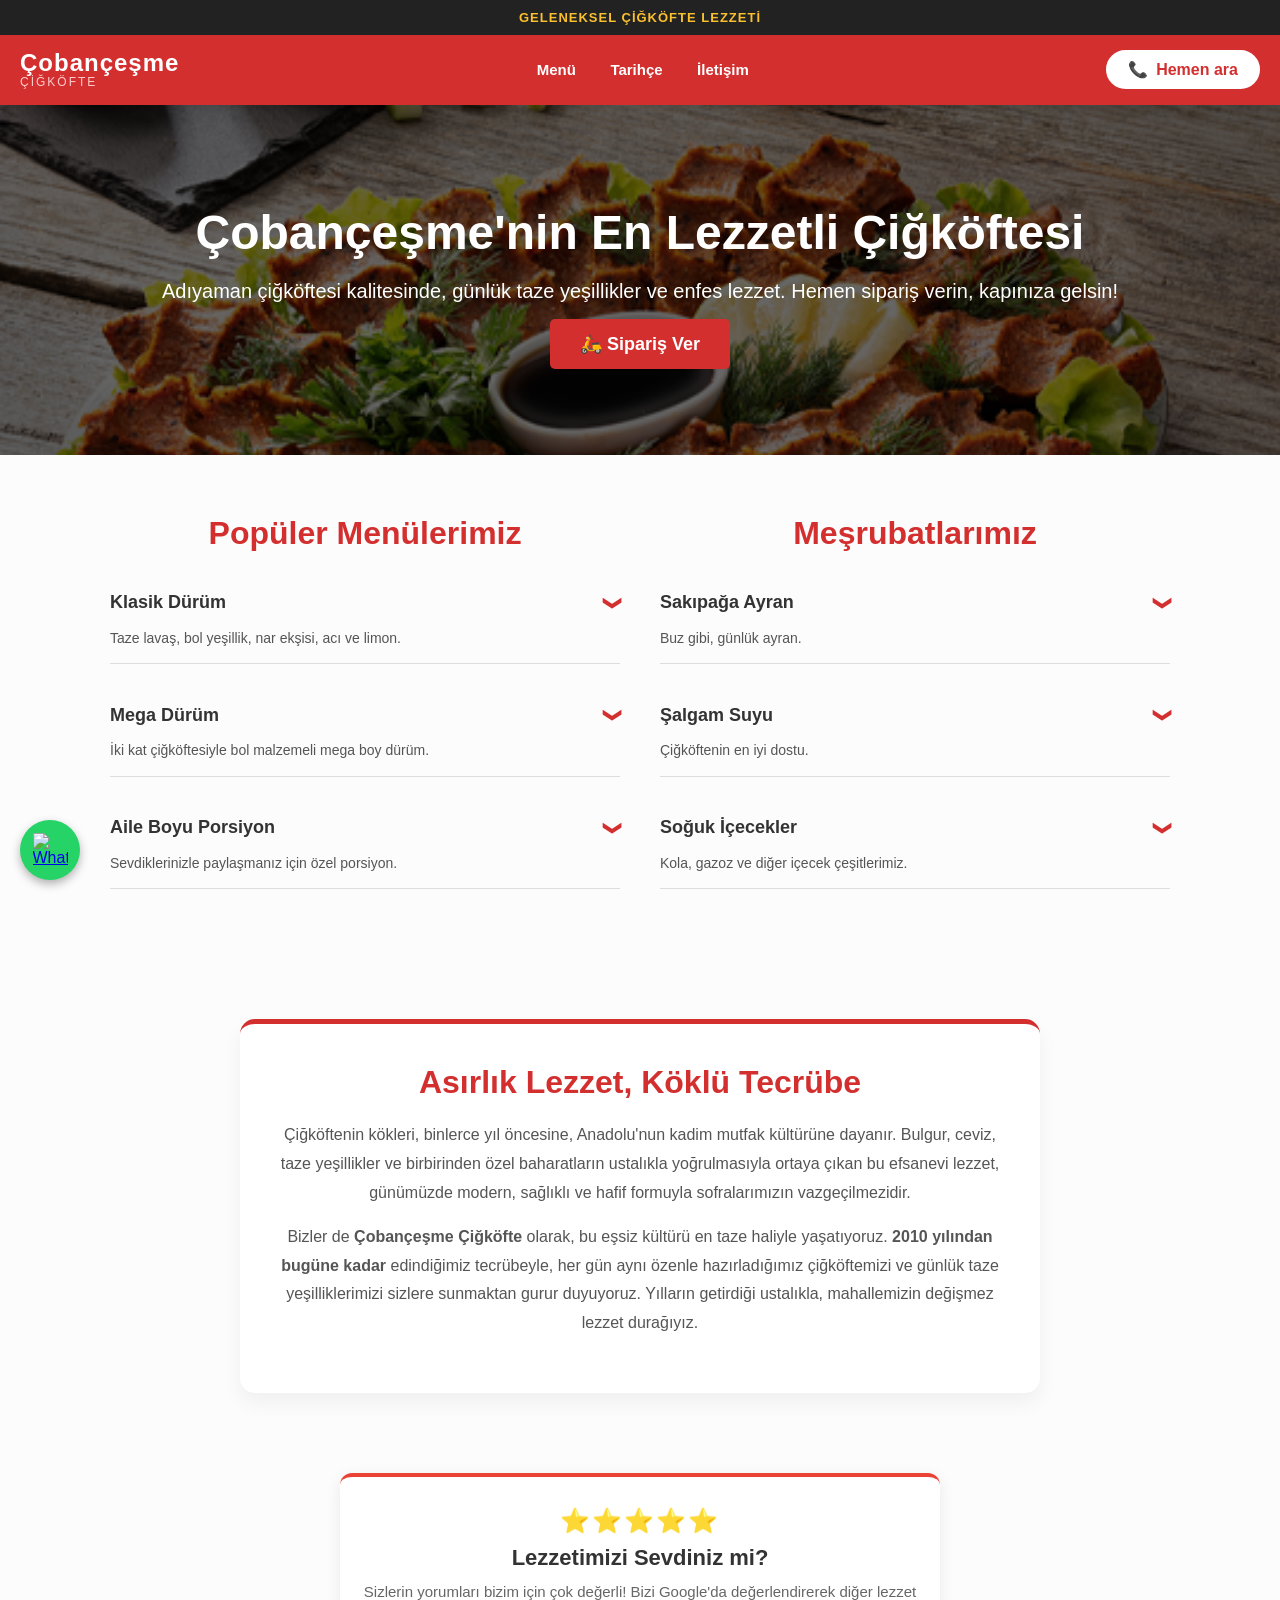
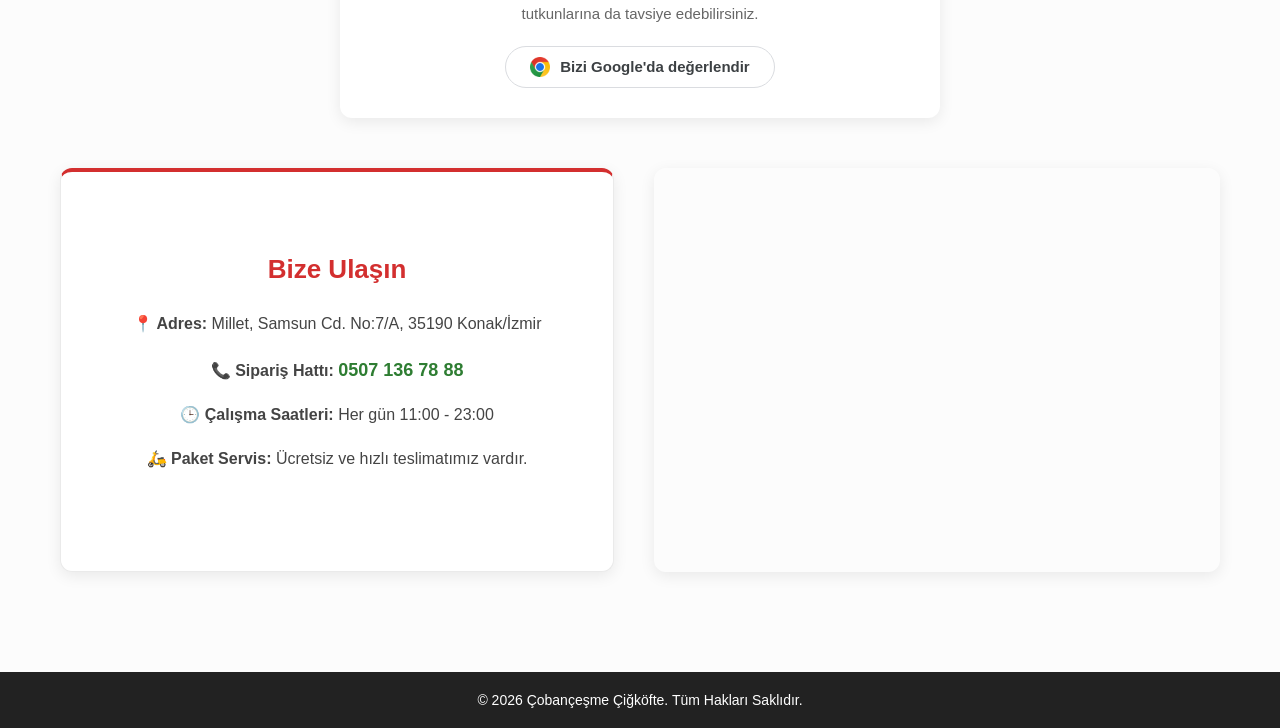
==== index.html @ 00bd279b "first push" ====
<!DOCTYPE html>
<html lang="tr">

<head>
    <meta charset="UTF-8">
    <meta name="viewport" content="width=device-width, initial-scale=1.0">
    <title>Çobançeşme Çiğköfte</title>
    <link rel="stylesheet" href="style.css">
</head>

<body>
    <header class="premium-header">
        <div class="top-bar-duyuru" id="duyuru-alani">
            GELENEKSEL ÇİĞKÖFTE LEZZETİ
        </div>

        <div class="main-nav">
            <div class="logo-alani">
                <span class="logo-metin">Çobançeşme</span>
                <span class="logo-alt">Çiğköfte</span>
            </div>
            <nav class="orta-menuler">
                <a href="#menu">Menü</a>
                <a href="#hakkimizda">Tarihçe</a>
                <a href="#iletisim">İletişim</a>
            </nav>
            <a href="tel:05071367888" class="aksiyon-butonu">
                <span class="ikon">📞</span>
                <span class="numara">Hemen ara</span>
            </a>
        </div>
    </header>

    <div class="hero">
        <h1>Çobançeşme'nin En Lezzetli Çiğköftesi</h1>
        <p>Adıyaman çiğköftesi kalitesinde, günlük taze yeşillikler ve enfes lezzet. Hemen sipariş verin, kapınıza
            gelsin!</p>
        <a href="tel:05071367888" class="order-btn">🛵 Sipariş Ver</a>
    </div>

    <div id="menu" class="section ikili-bolum">

        <div class="bolum-sutun">
            <h2>Popüler Menülerimiz</h2>
            <div class="dikey-liste">

                <details class="menu-item">
                    <summary>
                        <div class="baslik-alani">
                            <h3>Klasik Dürüm</h3>
                            <span class="ok-isareti">❯</span>
                        </div>
                        <p>Taze lavaş, bol yeşillik, nar ekşisi, acı ve limon.</p>
                    </summary>
                    <div class="acilir-icerik">
                        <ul class="ekstra-listesi">
                            <li><span>Nar Ekşisi</span> <span class="fiyat">+0₺</span></li>
                            <li><span>Acı Sos</span> <span class="fiyat">+0₺</span></li>
                            <li><span>Doritos</span> <span class="fiyat">+20₺</span></li>
                        </ul>
                    </div>
                </details>

                <details class="menu-item">
                    <summary>
                        <div class="baslik-alani">
                            <h3>Mega Dürüm</h3>
                            <span class="ok-isareti">❯</span>
                        </div>
                        <p>İki kat çiğköftesiyle bol malzemeli mega boy dürüm.</p>
                    </summary>
                    <div class="acilir-icerik">
                        <ul class="ekstra-listesi">
                            <li><span>Nar Ekşisi</span> <span class="fiyat">+0₺</span></li>
                            <li><span>Acı Sos</span> <span class="fiyat">+0₺</span></li>
                            <li><span>Doritos</span> <span class="fiyat">+20₺</span></li>
                        </ul>
                    </div>
                </details>

                <details class="menu-item">
                    <summary>
                        <div class="baslik-alani">
                            <h3>Aile Boyu Porsiyon</h3>
                            <span class="ok-isareti">❯</span>
                        </div>
                        <p>Sevdiklerinizle paylaşmanız için özel porsiyon.</p>
                    </summary>
                    <div class="acilir-icerik">
                        <ul class="ekstra-listesi">
                            <li><span>Nar Ekşisi</span> <span class="fiyat">+0₺</span></li>
                            <li><span>Acı Sos</span> <span class="fiyat">+0₺</span></li>
                        </ul>
                    </div>
                </details>

            </div>
        </div>

        <div class="bolum-sutun">
            <h2>Meşrubatlarımız</h2>
            <div class="dikey-liste">

                <details class="menu-item">
                    <summary>
                        <div class="baslik-alani">
                            <h3>Sakıpağa Ayran</h3>
                            <span class="ok-isareti">❯</span>
                        </div>
                        <p>Buz gibi, günlük ayran.</p>
                    </summary>
                    <div class="acilir-icerik">
                        <ul class="ekstra-listesi">
                            <li><span>Küçük Ayran</span> <span class="fiyat">+20₺</span></li>
                            <li><span>Büyük Ayran</span> <span class="fiyat">+40₺</span></li>
                            <li><span>Litrelik Ayran</span> <span class="fiyat">+60₺</span></li>
                        </ul>
                    </div>
                </details>

                <details class="menu-item">
                    <summary>
                        <div class="baslik-alani">
                            <h3>Şalgam Suyu</h3>
                            <span class="ok-isareti">❯</span>
                        </div>
                        <p>Çiğköftenin en iyi dostu.</p>
                    </summary>
                    <div class="acilir-icerik">
                        <ul class="ekstra-listesi">
                            <li><span>Acılı Şalgam</span> <span class="fiyat">+40₺</span></li>
                            <li><span>Acısız Şalgam</span> <span class="fiyat">+40₺</span></li>
                        </ul>
                    </div>
                </details>

                <details class="menu-item">
                    <summary>
                        <div class="baslik-alani">
                            <h3>Soğuk İçecekler</h3>
                            <span class="ok-isareti">❯</span>
                        </div>
                        <p>Kola, gazoz ve diğer içecek çeşitlerimiz.</p>
                    </summary>
                    <div class="acilir-icerik">
                        <ul class="ekstra-listesi">
                            <li><span>Kutu Kola</span> <span class="fiyat">+50₺</span></li>
                            <li><span>Litrelik Kola</span> <span class="fiyat">+60₺</span></li>
                            <li><span>2 Litrelik Kola</span> <span class="fiyat">+80₺</span></li>
                            <li><span>2.5 Litrelik Kola</span> <span class="fiyat">+90₺</span></li>
                            <li><span>Niğde Gazozu</span> <span class="fiyat">+40₺</span></li>
                            <li><span>Fuse Tea Şeftali</span> <span class="fiyat">+50₺</span></li>
                            <li><span>Sade Soda</span> <span class="fiyat">+20₺</span></li>
                            <li><span>Limonlu Soda</span> <span class="fiyat">+30₺</span></li>
                            <li><span>Hot-Line Enerji</span> <span class="fiyat">+50₺</span></li>
                        </ul>
                    </div>
                </details>

            </div>
        </div>
    </div>

    <div id="hakkimizda" class="section history-section">
        <div class="history-card">
            <h2>Asırlık Lezzet, Köklü Tecrübe</h2>
            <p>Çiğköftenin kökleri, binlerce yıl öncesine, Anadolu'nun kadim mutfak kültürüne dayanır. Bulgur,
                ceviz, taze yeşillikler ve birbirinden özel baharatların ustalıkla yoğrulmasıyla ortaya çıkan bu
                efsanevi lezzet, günümüzde modern, sağlıklı ve hafif formuyla sofralarımızın vazgeçilmezidir.</p>
            <p>Bizler de <strong>Çobançeşme Çiğköfte</strong> olarak, bu eşsiz kültürü en taze haliyle
                yaşatıyoruz. <strong>2010 yılından bugüne kadar </strong> edindiğimiz tecrübeyle, her gün aynı
                özenle
                hazırladığımız çiğköftemizi ve günlük taze yeşilliklerimizi sizlere sunmaktan gurur duyuyoruz.
                Yılların getirdiği ustalıkla, mahallemizin değişmez lezzet durağıyız.</p>
        </div>
    </div>

    <div class="google-yorum-alani">
        <div class="yildizlar">⭐⭐⭐⭐⭐</div>
        <h3>Lezzetimizi Sevdiniz mi?</h3>
        <p>Sizlerin yorumları bizim için çok değerli! Bizi Google'da değerlendirerek diğer lezzet tutkunlarına da
            tavsiye edebilirsiniz.</p>

        <a href="https://www.google.com/search?sa=X&sca_esv=ce64154c2f105c00&biw=1536&bih=738&sxsrf=APpeQntnKkR415Dup4EJerT0wR1M_i6rhw:1783015866995&q=%C3%87oban%C3%A7e%C5%9Fme%20Battalbey%20%C3%87i%C4%9Fk%C3%B6fteci%20Yorumlar&rflfq=1&num=20&stick=H4sIAAAAAAAAAONgkxIxNLQwM7Q0NjI1NzE3MDc3MDA3sdjAyPiKUe9we35SYt7h5alH5-emKjgllpQk5iSlViocbs88Mj_78La0ktTkTIXI_KLS3JzEokWsJGoAABZ96vd9AAAA&rldimm=11861932574707700748&tbm=lcl&hl=tr-TR&ved=0CBQQ5foLahcKEwiguf7by7SVAxUAAAAAHQAAAAAQBg#arid=Ci9DQUlRQUNvZENodHljRjlvT2kxRlQxSlZZMlZ6TVdkNWFXNU9WV1JLZG5CMFYzYxAB"
            target="_blank" class="google-btn">

            <img src="assets/google-logo.webp" alt="Google Logo" class="google-logo">

            Bizi Google'da değerlendir
        </a>
    </div>
    <div id="iletisim" class="section iletisim-ikili">

        <div class="iletisim-bilgi-sutunu">
            <h2>Bize Ulaşın</h2>
            <p><strong>📍 Adres:</strong> Millet, Samsun Cd. No:7/A, 35190 Konak/İzmir</p>
            <p><strong>📞 Sipariş Hattı:</strong> <a href="tel:05071367888">0507 136 78 88</a></p>
            <p><strong>🕒 Çalışma Saatleri:</strong> Her gün 11:00 - 23:00</p>
            <p><strong>🛵 Paket Servis:</strong> Ücretsiz ve hızlı teslimatımız vardır.</p>
        </div>

        <div class="iletisim-harita-sutunu">
            <iframe
                src="https://www.google.com/maps/embed?pb=!1m18!1m12!1m3!1d3126.1891985788284!2d27.1771911!3d38.413992300000004!2m3!1f0!2f0!3f0!3m2!1i1024!2i768!4f13.1!3m3!1m2!1s0x14b96341db24af0d%3A0xa49e0cd45916540c!2zw4dvYmFuw6dlxZ9tZSBCYXR0YWxiZXkgw4dpxJ9rw7ZmdGVjaQ!5e0!3m2!1str!2str!4v1783016310237!5m2!1str!2str"
                width="580" height="400" style="border:0;" allowfullscreen="" loading="lazy"
                referrerpolicy="strict-origin-when-cross-origin"></iframe>
        </div>
    </div>

    <footer>
        <p>&copy; 2026 Çobançeşme Çiğköfte. Tüm Hakları Saklıdır.</p>
    </footer>

    <a href="https://wa.me/905071367888" class="whatsapp-buton" target="_blank">
        <img src="https://upload.wikimedia.org/wikipedia/commons/6/6b/WhatsApp.svg" alt="WhatsApp'tan Sipariş Ver">
    </a>

    <script src="app.js"></script>

</body>

</html>
---- style.css ----
* {
    box-sizing: border-box;
    margin: 0;
    padding: 0;
    font-family: 'Segoe UI', Tahoma, Geneva, Verdana, sans-serif;
}

body {
    background-color: #fcfcfc;
    color: #333;
    position: relative;
    min-height: 100%;
    scroll-behavior: smooth;
}

/* Konsept 1: Çift Katlı Header CSS */
.premium-header {
    position: sticky;
    top: 0;
    z-index: 1000;
    box-shadow: 0 4px 15px rgba(0, 0, 0, 0.1);
}

/* Kayan Duyuru Barı Tasarımı */
.top-bar-duyuru {
    background-color: #222;
    /* Koyu siyah arka plan */
    color: #fbc02d;
    /* Şık bir sarı renk */
    text-align: center;
    padding: 8px 10px;
    font-size: 13px;
    font-weight: 600;
    letter-spacing: 1px;
    height: 35px;
    /* Sayfanın zıplamasını engellemek için sabitledik */
    display: flex;
    align-items: center;
    justify-content: center;
    transition: opacity 0.5s ease-in-out;
    /* Yumuşak kaybolma efekti */
}

.main-nav {
    background-color: #d32f2f;
    padding: 15px 20px;
    display: flex;
    justify-content: space-between;
    align-items: center;
}

.logo-alani {
    display: flex;
    flex-direction: column;
    line-height: 1.1;
}

.logo-metin {
    color: white;
    font-size: 24px;
    font-weight: 800;
    letter-spacing: 1px;
}

.logo-alt {
    color: #ffcccc;
    font-size: 12px;
    text-transform: uppercase;
    letter-spacing: 2px;
}

.orta-menuler a {
    color: white;
    text-decoration: none;
    margin: 0 15px;
    font-weight: 600;
    font-size: 15px;
    transition: color 0.3s;
}

.orta-menuler a:hover {
    color: #fbc02d;
}

.aksiyon-butonu {
    background-color: white;
    color: #d32f2f;
    padding: 8px 20px;
    border-radius: 30px;
    text-decoration: none;
    font-weight: bold;
    display: flex;
    align-items: center;
    gap: 8px;
    border: 2px solid white;
    transition: all 0.3s ease;
}

.aksiyon-butonu:hover {
    background-color: #2e7d32;
    color: white;
    border-color: #2e7d32;
}

/* Mobil Uyumluluk */
@media (max-width: 768px) {
    .top-bar {
        display: none;
    }

    /* Mobilde çok yer kaplamasın diye üst barı gizleriz */
    .main-nav {
        flex-direction: column;
        gap: 15px;
    }

    .orta-menuler {
        display: flex;
        flex-wrap: wrap;
        justify-content: center;
        gap: 10px;
    }

    .orta-menuler a {
        margin: 0 5px;
    }
}

.hero {
    /* Artık dışarıdan değil, kendi klasörümüzden çekiyoruz */
    background: linear-gradient(rgba(0, 0, 0, 0.6), rgba(0, 0, 0, 0.6)), url('assets/hero-arkaplan.jpg') center/cover;
    color: white;
    text-align: center;
    padding: 100px 20px;
}

.hero h1 {
    font-size: 48px;
    margin-bottom: 20px;
}

.hero p {
    font-size: 20px;
    margin-bottom: 30px;
}

.order-btn {
    background-color: #d32f2f;
    color: white;
    padding: 15px 30px;
    font-size: 18px;
    text-decoration: none;
    border-radius: 5px;
    font-weight: bold;
}

.section {
    padding: 60px 20px;
    max-width: 1000px;
    margin: auto;
    text-align: center;
}

.section h2 {
    font-size: 32px;
    color: #d32f2f;
    margin-bottom: 30px;
}

/* -----------------------------------------------------------------------------------------------------------------------------*/

/* Tarayıcının Varsayılan İnatçı Okunu Kesin Olarak Gizler */
.menu-item summary {
    display: block;
    cursor: pointer;
    list-style: none !important;
}

.menu-item summary::-webkit-details-marker,
.menu-item summary::marker {
    display: none !important;
    content: "" !important;
}

/* Yeni Şık Ok İşaretinin Görünümü ve Dönüş Hızı */
.ok-isareti {
    font-size: 18px;
    font-weight: bold;
    color: #d32f2f;
    display: inline-block;
    transition: transform 0.5s ease;
    /* 0.5 Saniyede yavaşça döner */
    transform: rotate(90deg);
    /* Kapalıyken aşağı doğru bakar */
}

/* Kutu Açılınca Okun Yön Değiştirmesi */
.menu-item[open] .ok-isareti {
    transform: rotate(-90deg);
    /* Açıkken yukarı doğru döner */
}

/* İçeriğin Yavaş ve Yumuşak Bir Şekilde Belirmesi (Animasyon) */
.menu-item[open] .acilir-icerik {
    animation: yavascaAcil 0.5s ease-out;
    /* İçeriğe 0.5 saniyelik pürüzsüz açılış efekti */
}

@keyframes yavascaAcil {
    0% {
        opacity: 0;
        transform: translateY(-15px);
        /* Hafif yukarıdan başlar */
    }

    100% {
        opacity: 1;
        transform: translateY(0);
        /* Yerine yumuşakça oturur */
    }
}

/* --- YAN YANA İKİLİ SİSTEM AYARLARI (Garantili Çözüm) --- */

.ikili-bolum {
    display: flex !important;
    flex-direction: row !important;
    /* Masaüstünde KESİNLİKLE yan yana durmaya zorlar */
    justify-content: center;
    align-items: flex-start;
    gap: 40px;
    max-width: 1100px;
    margin: 0 auto;
    width: 100%;
}

/* Sütunların ikisi de eşit alan kaplasın ve ezilmesin */
.bolum-sutun {
    flex: 1;
    min-width: 300px;
    /* Sütunların çok daralıp bozulmasını engeller */
}

/* Sütunların içindeki kartları düzgünce alt alta dizer */
.dikey-liste {
    display: flex;
    flex-direction: column;
    gap: 20px;
}

/* Kartların sütun içine tam oturması */
.menu-item {
    width: 100%;
    max-width: 100%;
    box-sizing: border-box;
}

/* MOBİL KORUMASI: Sadece telefondan girilirse alt alta geçmesini söyler */
@media (max-width: 768px) {
    .ikili-bolum {
        flex-direction: column !important;
        /* Telefonda mecburen alt alta zorlar */
        gap: 50px;
        /* Telefondaki iki menü arasına boşluk bırakır */
    }
}

/* --- YENİ AÇILIR LİSTE VE FİYAT TASARIMI --- */

.ekstra-listesi {
    list-style: none;
    padding: 0;
    margin: 0;
}

/* Her bir satırın ayarları */
.ekstra-listesi li {
    display: flex;
    justify-content: space-between;
    /* Yazıyı sola, fiyatı en sağa yaslar */
    align-items: center;
    background-color: #fffaf0;
    /* Çok hafif, iştah açıcı sıcak krem rengi */
    margin-bottom: 10px;
    padding: 10px 15px;
    border-radius: 8px;
    border: 1px solid #f0e6d2;
    /* Zarif bir çerçeve */
    color: #444;
    font-weight: 500;
    font-size: 14px;
    transition: all 0.3s ease;
    /* Fareyle üzerine gelinceki değişimin hızı */
}

/* Fareyle (veya parmakla) üzerine gelindiğinde çalışacak şık animasyon */
.ekstra-listesi li:hover {
    background-color: #ffffff;
    border-color: #d32f2f;
    /* Kenarlık tatlı bir kırmızıya döner */
    box-shadow: 0 4px 10px rgba(211, 47, 47, 0.1);
    /* Hafif gölge verir */
    transform: translateX(5px);
    /* Satırı çok hafif sağa kaydırarak öne çıkarır */
}

/* Fiyat Rozeti (Badge) Tasarımı */
.fiyat {
    background-color: #2e7d32;
    /* Taze ve güven veren yeşil renk */
    color: white;
    padding: 4px 12px;
    border-radius: 20px;
    /* Tam yuvarlak hap şekli */
    font-weight: 700;
    font-size: 13px;
    letter-spacing: 0.5px;
    box-shadow: 0 2px 5px rgba(46, 125, 50, 0.3);
}

/* Ücretsiz (0₺) Olan Ekstralar İçin Alternatif Renk (İsteğe Bağlı) */
.fiyat.ucretsiz {
    background-color: #fbc02d;
    /* Sarı renk dikkat çeker */
    color: #333;
}

/* Menü Başlığı ve Ok İşaretini Aynı Satıra Kilitler */
.baslik-alani {
    display: flex !important;
    justify-content: space-between !important;
    /* Yazıyı sola, oku en sağa yaslar */
    align-items: center !important;
    width: 100%;
    padding: 10px 0;
    /* Tıklama alanını biraz ferahlatır */
}

/* Başlığın oku aşağı itmesini engeller */
.baslik-alani h3 {
    margin: 0 !important;
    font-size: 18px;
    text-align: left;
    /* Başlığı sola hizalar */
}

/* Menü altındaki açıklamaların hizası */
.menu-item p {
    text-align: left;
    /* Açıklamaları da okuması kolay olsun diye sola hizalarız */
    margin-top: 5px;
    margin-bottom: 15px;
    font-size: 14px;
    color: #555;
    line-height: 1.4;
}

/* Mobilde menü kutularının kenar boşluklarını toparlar */
.menu-item {
    border-bottom: 1px solid #ddd;
    /* Her menü arasına ince şık bir çizgi çeker */
    margin-bottom: 10px;
}

/* -----------------------------------------------------------------------------------------------------------------------------*/

/* Tarihçe ve Hakkımızda Bölümü Tasarımı */
.history-card {
    background: white;
    max-width: 800px;
    /* Okumayı kolaylaştırmak için genişliği sınırlandırıyoruz */
    margin: 0 auto;
    padding: 40px;
    border-radius: 15px;
    /* Köşeleri yumuşatır */
    box-shadow: 0 10px 20px rgba(0, 0, 0, 0.05);
    /* Şık bir derinlik gölgesi verir */
    border-top: 5px solid #d32f2f;
    /* Üst kısımda markaya uygun kırmızı vurgu çizgisi */
}

/* Çerçeve */
.history-card h2 {
    color: #d32f2f;
    font-size: 32px;
    margin-bottom: 20px;
}

/* Yazı */
.history-card p {
    font-size: 16px;
    line-height: 1.8;
    /* Satırlar arası boşluk okumayı ferahlatır */
    color: #555;
    margin-bottom: 15px;
    text-align: center;
    /* Yazıları ortalar */
}

/* Tarihçe ve İletişim Arasındaki Boşluğu Azaltma */
.history-section {
    padding-bottom: 40px !important;
    /* Tarihçenin alt boşluğunu kısar */
}

/* Sadece Telefonlar İçin Tarihçe Kartı Daraltma Ayarı */
@media (max-width: 768px) {
    .history-card {
        padding: 20px;
        /* İç kenar boşluklarını yarı yarıya daralttık */
    }

    .history-card h2 {
        font-size: 24px;
        /* Başlığı telefona uygun küçülttük */
        margin-bottom: 10px;
    }

    .history-card p {
        font-size: 14px;
        /* Yazı boyutunu bir tık ufalttık */
        line-height: 1.4;
        /* Satırların arasındaki geniş boşlukları daralttık */
        margin-bottom: 10px;
    }

    .history-badge {
        margin-top: 10px;
        padding: 6px 15px;
        /* Rozeti de biraz incelttik */
        font-size: 12px;
    }
}

/* -----------------------------------------------------------------------------------------------------------------------------*/

#iletisim {
    padding-top: 10px !important;
    /* İletişim kısmının üst boşluğunu kısar */
}

/* -----------------------------------------------------------------------------------------------------------------------------*/

/* --- GOOGLE YORUM KUTUSU TASARIMI --- */
.google-yorum-alani {
    background-color: #ffffff;
    border-radius: 12px;
    box-shadow: 0 4px 15px rgba(0, 0, 0, 0.08);
    /* Hafif ve şık bir gölge */
    text-align: center;
    padding: 30px 20px;
    max-width: 600px;
    margin: 40px auto;
    /* Sayfanın ortasında durmasını sağlar */
    border-top: 4px solid #ea4335;
    /* Üste Google kırmızısı ince ve şık bir çizgi çeker */
}

.google-yorum-alani .yildizlar {
    font-size: 24px;
    margin-bottom: 10px;
    letter-spacing: 2px;
}

.google-yorum-alani h3 {
    color: #333;
    font-size: 22px;
    margin-bottom: 10px;
    margin-top: 0;
}

.google-yorum-alani p {
    color: #666;
    font-size: 15px;
    margin-bottom: 20px;
    line-height: 1.5;
}

/* Şık Google Butonu */
.google-btn {
    display: inline-flex;
    align-items: center;
    justify-content: center;
    background-color: #fff;
    color: #3c4043;
    text-decoration: none;
    font-weight: bold;
    font-size: 15px;
    padding: 10px 24px;
    border-radius: 24px;
    /* Tam yuvarlak hap buton */
    border: 1px solid #dadce0;
    transition: all 0.2s ease;
}

.google-btn:hover {
    background-color: #ea4335;
    /* Sitemizin şık ve tok kırmızısı */
    color: #ffffff;
    /* Arka plan koyulaşınca yazıyı parlatıp beyaza çevirir */
    border-color: #ea4335;
    /* Kenardaki gri çerçeveyi de kırmızıya boyar */
    box-shadow: 0 4px 10px rgba(211, 47, 47, 0.3);
    /* Kırmızıya özel, hafif parlayan bir gölge */
}

.google-logo {
    width: 20px;
    height: 20px;
    margin-right: 10px;
}

/* -----------------------------------------------------------------------------------------------------------------------------*/

/* WhatsApp Sabit Buton Tasarımı */
.whatsapp-buton {
    position: fixed;
    bottom: 20px;
    /* Ekranın altından yüksekliği */
    left: 20px;
    /* Ekranın solundan uzaklığı */
    z-index: 1000;
    /* Her şeyin üstünde görünmesini sağlar */
    background-color: #25D366;
    /* Orijinal WhatsApp Yeşili */
    width: 60px;
    height: 60px;
    border-radius: 50%;
    /* Tam yuvarlak yapar */
    display: flex;
    justify-content: center;
    align-items: center;
    box-shadow: 0 4px 10px rgba(0, 0, 0, 0.3);
    animation: nabiz-animasyonu 2s infinite;
    /* Sürekli tekrarlayan hareket */
}

/* WhatsApp İkonunun Boyutu */
.whatsapp-buton img {
    width: 35px;
    height: 35px;
}

/* Büyüyüp Küçülme (Pulse) Animasyonunun Kuralları */
@keyframes nabiz-animasyonu {
    0% {
        transform: scale(1);
        box-shadow: 0 0 0 0 rgba(37, 211, 102, 0.7);
    }

    50% {
        transform: scale(1.1);
        /* Butonu %10 büyütür */
        box-shadow: 0 0 0 15px rgba(37, 211, 102, 0);
        /* Dışarıya doğru kaybolan dalga efekti */
    }

    100% {
        transform: scale(1);
        box-shadow: 0 0 0 0 rgba(37, 211, 102, 0);
    }
}

/* -----------------------------------------------------------------------------------------------------------------------------*/
/* --- YAN YANA İLETİŞİM VE HARİTA AYARLARI --- */

.iletisim-ikili {
    display: flex !important;
    flex-direction: row !important;
    justify-content: space-between;
    align-items: stretch;
    /* İki kutunun yukarıdan aşağıya aynı hizada olmasını sağlar */
    gap: 40px;
    /* Yazı ile harita arasındaki boşluk */
    max-width: 1200px;
    margin: 40px auto;
    width: 100%;
}

/* Sol Taraftaki Yazı Kutusu */
.iletisim-bilgi-sutunu {
    flex: 1;
    background-color: #ffffff;
    /* Daha temiz ve modern durması için tam beyaz yaptık */
    padding: 40px 30px;
    border-radius: 12px;
    box-shadow: 0 4px 15px rgba(0, 0, 0, 0.08);
    /* Kart hissiyatını artıran gölge */
    border: 1px solid #eaeaea;
    /* Etrafında çok hafif zarif bir gri çizgi */
    border-top: 4px solid #d32f2f;
    /* İŞTE O EFSANE ÜST KIRMIZI ÇİZGİ */
    display: flex;
    flex-direction: column;
    justify-content: center;
}

.iletisim-bilgi-sutunu h2 {
    margin-top: 0;
    color: #d32f2f;
    margin-bottom: 25px;
    font-size: 26px;
}

.iletisim-bilgi-sutunu p {
    font-size: 16px;
    line-height: 1.8;
    margin-bottom: 15px;
    color: #444;
}

.iletisim-bilgi-sutunu a {
    color: #2e7d32;
    font-weight: bold;
    text-decoration: none;
    font-size: 18px;
}

.iletisim-bilgi-sutunu a {
    color: #2e7d32;
    /* Telefon numarası yeşil kalsın */
    font-weight: bold;
    text-decoration: none;
    font-size: 18px;
}

/* Sağ Taraftaki Harita Kutusu */
.iletisim-harita-sutunu {
    flex: 1.15;
    min-height: 350px;
    /* Haritanın boyunu garantiler */
    border-radius: 12px;
    overflow: hidden;
    /* Haritanın köşelerini otomatik yuvarlatır */
    box-shadow: 0 4px 15px rgba(0, 0, 0, 0.08);
}

/* MOBİL UYUM: Telefonda alt alta geçmeleri için koruma */
@media (max-width: 768px) {
    .iletisim-ikili {
        flex-direction: column !important;
        /* Telefonda yan yana durmayı iptal eder */
        gap: 30px;
    }

    .iletisim-harita-sutunu {
        min-height: 280px;
        /* Mobilde haritayı çok az küçültürüz */
    }
}

footer {
    width: 100%;
    /* Ekranı sağdan sola tamamen kaplar */
    background-color: #222;
    color: white;
    text-align: center;
    padding: 20px 0;
    /* Yukarıdan ve aşağıdan 20px boşluk, yanlardan sıfır boşluk */
    margin-top: 40px;
    /* Üstündeki alanla arasına boşluk bırakır */
}

footer p {
    margin: 0;
    font-size: 14px;
}

@media (max-width: 768px) {
    header {
        flex-direction: column;
        gap: 15px;
    }

    nav {
        margin-bottom: 10px;
    }

    nav a {
        margin: 0 10px;
    }

    .hero h1 {
        font-size: 32px;
    }
}
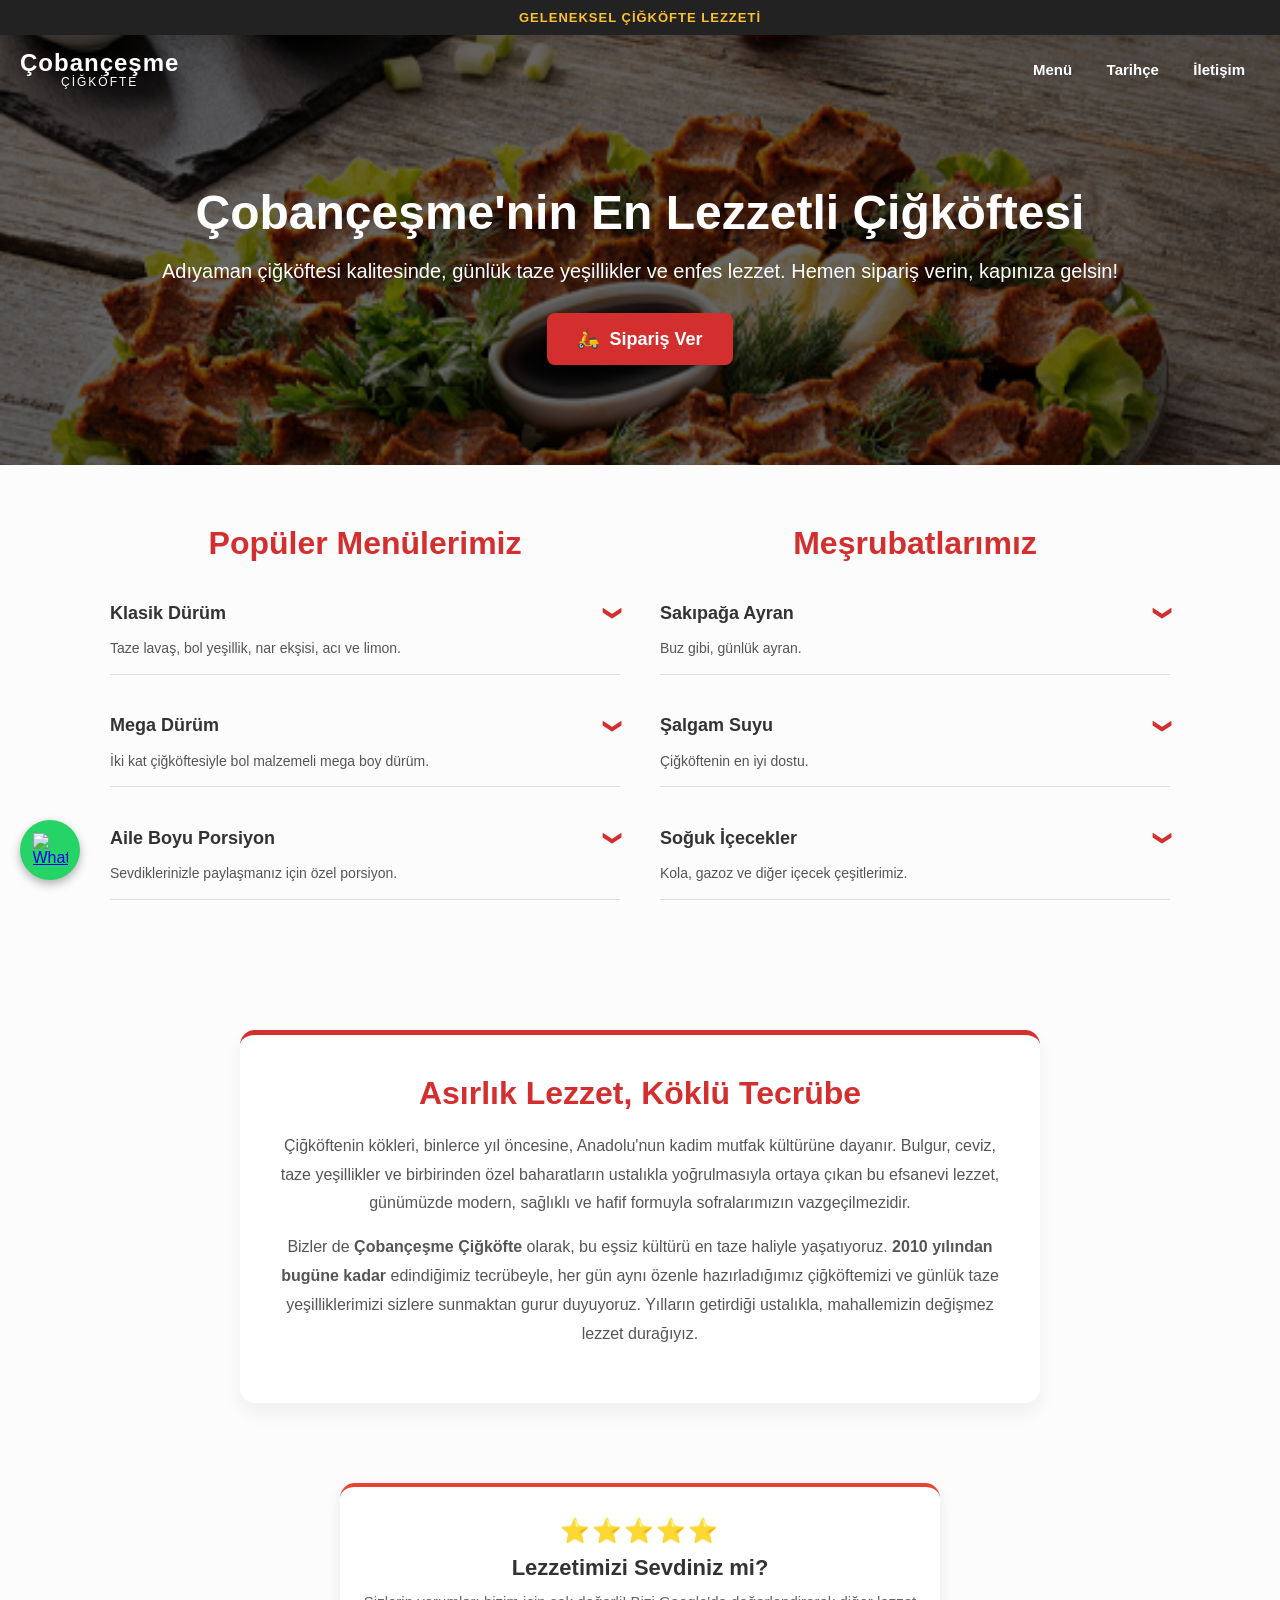
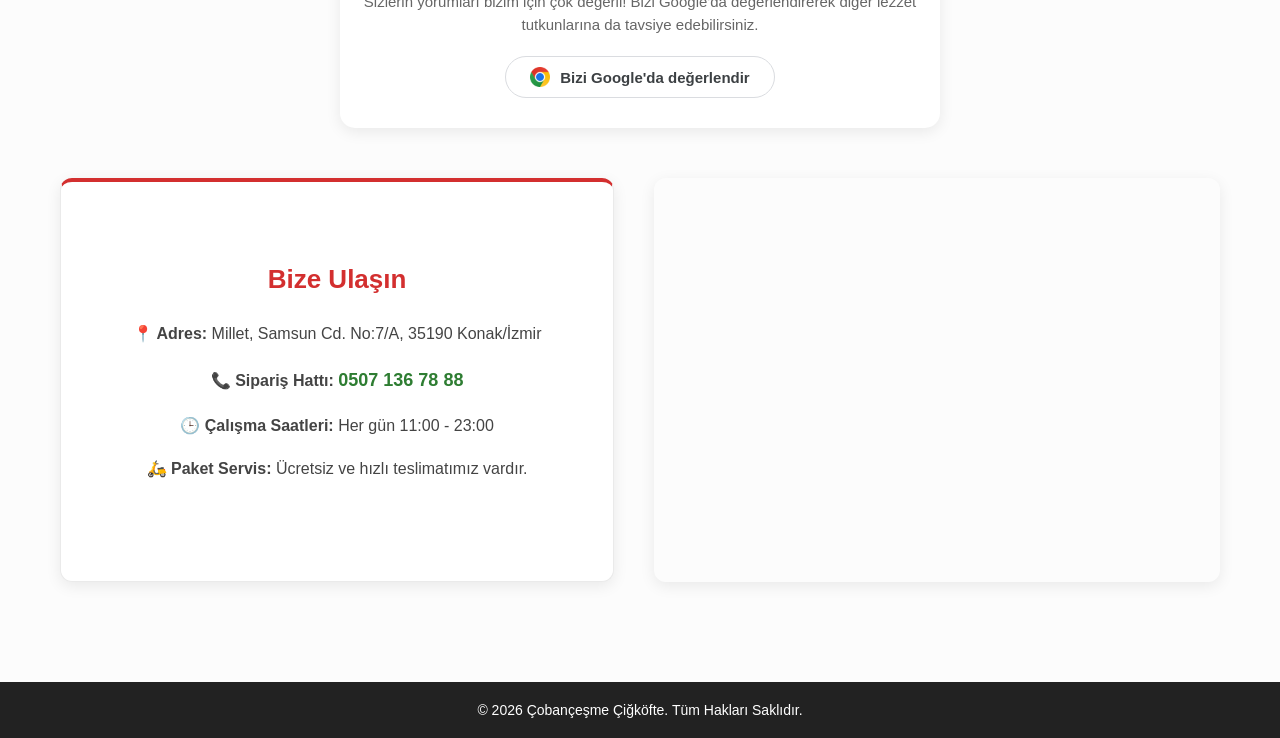
==== commit ce2495da: "bir takım düzenlemeler" ====
--- a/index.html
+++ b/index.html
@@ -13,29 +13,44 @@
         <div class="top-bar-duyuru" id="duyuru-alani">
             GELENEKSEL ÇİĞKÖFTE LEZZETİ
         </div>
-
+    </header>
+
+    <div id="mobil-overlay" onclick="menuTetikle()"></div>
+
+    <div id="mobil-yan-menu">
+        <nav class="yan-linkler">
+            <a href="#menu" onclick="menuTetikle()">Menü</a>
+            <a href="#hakkimizda" onclick="menuTetikle()">Tarihçe</a>
+            <a href="#iletisim" onclick="menuTetikle()">İletişim</a>
+        </nav>
+    </div>
+
+    <div class="hero">
         <div class="main-nav">
+            <div class="morphing-dots" onclick="menuTetikle()" id="nokta-ikon">
+                <span></span>
+                <span></span>
+                <span></span>
+            </div>
+
             <div class="logo-alani">
                 <span class="logo-metin">Çobançeşme</span>
                 <span class="logo-alt">Çiğköfte</span>
             </div>
-            <nav class="orta-menuler">
+
+            <nav class="orta-menuler masaustu-sadece">
                 <a href="#menu">Menü</a>
                 <a href="#hakkimizda">Tarihçe</a>
                 <a href="#iletisim">İletişim</a>
             </nav>
-            <a href="tel:05071367888" class="aksiyon-butonu">
-                <span class="ikon">📞</span>
-                <span class="numara">Hemen ara</span>
-            </a>
-        </div>
-    </header>
-
-    <div class="hero">
+        </div>
+
         <h1>Çobançeşme'nin En Lezzetli Çiğköftesi</h1>
         <p>Adıyaman çiğköftesi kalitesinde, günlük taze yeşillikler ve enfes lezzet. Hemen sipariş verin, kapınıza
             gelsin!</p>
-        <a href="tel:05071367888" class="order-btn">🛵 Sipariş Ver</a>
+        <a href="tel:05071367888" class="order-btn">
+            <span class="scooter-ikon">🛵</span> Sipariş Ver
+        </a>
     </div>
 
     <div id="menu" class="section ikili-bolum">
@@ -144,7 +159,7 @@
                     </summary>
                     <div class="acilir-icerik">
                         <ul class="ekstra-listesi">
-                            <li><span>Kutu Kola</span> <span class="fiyat">+50₺</span></li>
+                            <li><span>Kutu Kola</span> <span class="fiyat">+60₺</span></li>
                             <li><span>Litrelik Kola</span> <span class="fiyat">+60₺</span></li>
                             <li><span>2 Litrelik Kola</span> <span class="fiyat">+80₺</span></li>
                             <li><span>2.5 Litrelik Kola</span> <span class="fiyat">+90₺</span></li>
@@ -201,7 +216,7 @@
 
         <div class="iletisim-harita-sutunu">
             <iframe
-                src="https://www.google.com/maps/embed?pb=!1m18!1m12!1m3!1d3126.1891985788284!2d27.1771911!3d38.413992300000004!2m3!1f0!2f0!3f0!3m2!1i1024!2i768!4f13.1!3m3!1m2!1s0x14b96341db24af0d%3A0xa49e0cd45916540c!2zw4dvYmFuw6dlxZ9tZSBCYXR0YWxiZXkgw4dpxJ9rw7ZmdGVjaQ!5e0!3m2!1str!2str!4v1783016310237!5m2!1str!2str"
+                src="https://www.google.com/maps/embed?pb=!1m18!1m12!1m3!1d1563.096297361843!2d27.17720621769581!3d38.41391380764212!2m3!1f0!2f0!3f0!3m2!1i1024!2i768!4f13.1!3m3!1m2!1s0x14b96341db24af0d%3A0xa49e0cd45916540c!2zw4dvYmFuw6dlxZ9tZSBCYXR0YWxiZXkgw4dpxJ9rw7ZmdGVjaQ!5e0!3m2!1str!2str!4v1783183176848!5m2!1str!2str"
                 width="580" height="400" style="border:0;" allowfullscreen="" loading="lazy"
                 referrerpolicy="strict-origin-when-cross-origin"></iframe>
         </div>
--- a/style.css
+++ b/style.css
@@ -24,7 +24,6 @@
 /* Kayan Duyuru Barı Tasarımı */
 .top-bar-duyuru {
     background-color: #222;
-    /* Koyu siyah arka plan */
     color: #fbc02d;
     /* Şık bir sarı renk */
     text-align: center;
@@ -33,7 +32,6 @@
     font-weight: 600;
     letter-spacing: 1px;
     height: 35px;
-    /* Sayfanın zıplamasını engellemek için sabitledik */
     display: flex;
     align-items: center;
     justify-content: center;
@@ -41,12 +39,46 @@
     /* Yumuşak kaybolma efekti */
 }
 
+#ana-header {
+    position: fixed;
+    /* Header'ı havaya kaldırır, altındaki resim onun altına kayar ve sayfayı kaydırsan da seninle gelir */
+    top: 0;
+    left: 0;
+    width: 100%;
+    /* rgba içindeki ilk 3 rakam bizim kırmızımız, sondaki 0.2 ise şeffaflık (cam) derecesidir */
+    background-color: rgba(132, 62, 62, 0.2);
+    z-index: 9000;
+    /* Her şeyin üstünde durmasını garantiye alır */
+    transition: background-color 0.4s ease;
+    /* Üzerine gelince rengin küt diye değil, yağ gibi yumuşakça değişmesini sağlar */
+}
+
 .main-nav {
-    background-color: #d32f2f;
+    /* --- EKLENEN SİHİRLİ KISIM --- */
+    position: absolute;
+    /* Ana kutunun (hero) tavanına çıkmasını sağlar */
+    top: 0;
+    /* Milimetrik olarak en tepeye çiviler */
+    left: 0;
+    /* En sola yaslar */
+    width: 100%;
+    /* Ekranı sağdan sola %100 kaplar */
+    box-sizing: border-box;
+    /* İç boşlukların (padding) ekran dışına taşmasını engeller */
+    z-index: 10;
+    /* Barın, alttaki resim veya yazıların üstünde kalmasını garantiye alır */
+
+    /* --- SENİN ESKİ KODLARIN (AYNEN KALDI) --- */
+    background-color: transparent;
     padding: 15px 20px;
     display: flex;
     justify-content: space-between;
     align-items: center;
+}
+
+/* Üzerine gelindiğinde (Hover) tam mat kırmızı yapma motoru */
+#ana-header:hover {
+    background-color: rgba(211, 47, 47, 1);
 }
 
 .logo-alani {
@@ -63,7 +95,7 @@
 }
 
 .logo-alt {
-    color: #ffcccc;
+    color: white;
     font-size: 12px;
     text-transform: uppercase;
     letter-spacing: 2px;
@@ -79,7 +111,7 @@
 }
 
 .orta-menuler a:hover {
-    color: #fbc02d;
+    color: #d32f2f;
 }
 
 .aksiyon-butonu {
@@ -97,41 +129,57 @@
 }
 
 .aksiyon-butonu:hover {
-    background-color: #2e7d32;
+    background-color: #d32f2f;
     color: white;
-    border-color: #2e7d32;
+    border-color: #d32f2f;
 }
 
 /* Mobil Uyumluluk */
+/* --- MOBİL UYUMLULUK (KUSURSUZ HİZALAMA - GRID SİSTEMİ) --- */
 @media (max-width: 768px) {
-    .top-bar {
-        display: none;
-    }
-
-    /* Mobilde çok yer kaplamasın diye üst barı gizleriz */
+    .masaustu-sadece {
+        display: none !important;
+    }
+
     .main-nav {
-        flex-direction: column;
-        gap: 15px;
-    }
-
-    .orta-menuler {
+        display: grid;
+        /* Ekranı 3 eşit parçaya böleriz: Sol (1fr) - Orta (auto) - Sağ (1fr) */
+        grid-template-columns: 1fr auto 1fr;
+        align-items: center;
+        /* Her şeyi dikey eksende (yukarı-aşağı) tam merkeze kilitler */
+        padding: 15px 15px;
+    }
+
+    /* SOL: Morphing Dots */
+    .morphing-dots {
         display: flex;
-        flex-wrap: wrap;
-        justify-content: center;
-        gap: 10px;
-    }
-
-    .orta-menuler a {
-        margin: 0 5px;
+        align-items: center;
+        /* Noktaların kendi içinde kaymasını engeller */
+        justify-self: start;
+        /* İkonu milimetrik olarak en sola çiviler */
+        gap: 6px;
+        cursor: pointer;
+        z-index: 10001;
+        /* Noktalar butona göre görsel olarak hafif yukarıda durursa diye 2px aşağı itiyoruz (Optik denge) */
+        margin-top: 2px;
+    }
+
+    /* ORTA: Logo */
+    .logo-alani {
+        text-align: center;
+        justify-self: center;
+        /* Logoyu ekranın tam göbeğine kilitler */
     }
 }
 
 .hero {
-    /* Artık dışarıdan değil, kendi klasörümüzden çekiyoruz */
     background: linear-gradient(rgba(0, 0, 0, 0.6), rgba(0, 0, 0, 0.6)), url('assets/hero-arkaplan.jpg') center/cover;
     color: white;
     text-align: center;
-    padding: 100px 20px;
+    position: relative;
+    padding: 150px 0 100px 0;
+    box-sizing: border-box;
+    width: 100%;
 }
 
 .hero h1 {
@@ -144,14 +192,53 @@
     margin-bottom: 30px;
 }
 
+/* --- SİPARİŞ VER BUTONU (NORMAL HALİ) --- */
 .order-btn {
     background-color: #d32f2f;
     color: white;
     padding: 15px 30px;
     font-size: 18px;
     text-decoration: none;
-    border-radius: 5px;
+    border-radius: 8px;
     font-weight: bold;
+    display: inline-block;
+    /* Butonun transform (hareket) kodlarını algılaması için şarttır */
+
+    /* 1. Hissiyat: Yumuşak geçiş ve hafif bir gölge */
+    transition: all 0.3s cubic-bezier(0.25, 0.8, 0.25, 1);
+    /* Apple tarzı özel yaylanma süresi */
+    box-shadow: 0 4px 6px rgba(0, 0, 0, 0.15);
+}
+
+.order-btn:hover {
+    background-color: #b71c1c;
+    /* Rengi bir tık daha koyu, tok bir kırmızıya çeviririz */
+    transform: translateY(-4px);
+    /* Butonu 4 piksel havaya kaldırır */
+    box-shadow: 0 8px 15px rgba(211, 47, 47, 0.4);
+    /* Havaya kalktığı için kendi renginde efsane bir gölge yayar */
+}
+
+.order-btn:active {
+    transform: translateY(2px) scale(0.96);
+    box-shadow: 0 2px 4px rgba(0, 0, 0, 0.2);
+}
+
+/* --- SCOOTER İKONUNU HAREKETE HAZIRLAMA --- */
+.scooter-ikon {
+    display: inline-block;
+    /* Emojinin hareket edebilmesi için serbest bırakıyoruz */
+    transition: transform 0.3s cubic-bezier(0.175, 0.885, 0.32, 1.275);
+    margin-right: 5px;
+    /* Yazıyla arasına azıcık nefes boşluğu koyuyoruz */
+}
+
+.order-btn:hover .scooter-ikon {
+    /* 1. translateX(-7px): Scooter'ı 8 piksel ileri (sağa) sürer.
+      2. translateY(0px): Ön tekeri 3 piksel havaya kaldırır.
+      3. rotate(0deg): Motoru geriye doğru 15 derece yatırıp "şaha kalkma" (wheelie) efekti verir.
+    */
+    transform: translateX(-10px) translateY(0px) rotate(0deg);
 }
 
 .section {
@@ -165,6 +252,137 @@
     font-size: 32px;
     color: #d32f2f;
     margin-bottom: 30px;
+}
+
+/* Masaüstünde mobil ikonunu ve menüleri gizleriz */
+.morphing-dots,
+#mobil-yan-menu,
+#mobil-overlay {
+    display: none;
+}
+
+/* =========================================
+   SADECE MOBİL İÇİN JİLET GİBİ DİZİLİM
+   ========================================= */
+@media (max-width: 768px) {
+
+    /* 1. Üst Bar Dizilimi */
+    .masaustu-sadece {
+        display: none !important;
+    }
+
+    /* Linkleri mobilde sakla */
+
+    .main-nav {
+        display: grid;
+        grid-template-columns: auto 1fr auto;
+        /* Sol (Noktalar) - Orta (Logo) - Sağ (Buton) */
+        align-items: center;
+        padding: 15px 15px;
+    }
+
+    .logo-alani {
+        text-align: center;
+    }
+
+    /* 2. Morphing Dots (Nefes Alan Noktalar) Tasarımı */
+    .morphing-dots {
+        display: flex;
+        gap: 6px;
+        cursor: pointer;
+        z-index: 10001;
+        /* Menü açılınca üstte kalsın ki geri basabilelim */
+    }
+
+    .morphing-dots span {
+        width: 7px;
+        height: 7px;
+        background-color: white;
+        border-radius: 50%;
+        transition: all 0.4s cubic-bezier(0.68, -0.55, 0.265, 1.55);
+        /* Yaylanarak dönüş efekti */
+    }
+
+    /* Noktalar tıklandığında X işaretine dönüşür */
+    .morphing-dots.aktif span:nth-child(1) {
+        transform: translateX(13px) rotate(45deg);
+        width: 18px;
+        height: 3px;
+        border-radius: 2px;
+    }
+
+    .morphing-dots.aktif span:nth-child(2) {
+        opacity: 0;
+        /* Ortadaki yutulur */
+    }
+
+    .morphing-dots.aktif span:nth-child(3) {
+        transform: translateX(-13px) rotate(-45deg);
+        width: 18px;
+        height: 3px;
+        border-radius: 2px;
+    }
+
+    /* 3. Açılır Yan Menü (Pencere) */
+    #mobil-yan-menu {
+        display: flex;
+        position: fixed;
+        top: 0;
+        left: -100%;
+        /* Başlangıçta ekranın sol dışında saklı */
+        width: 60%;
+        /* Yüzde 25 çok küçük olacağı için 60 idealdir. İstersen değiştirebilirsin. */
+        height: 100vh;
+        background-color: rgba(132, 62, 62, 0.6);
+        /* Senin şeffaf kırmızı teman */
+        backdrop-filter: blur(15px);
+        /* Arkasını efsane buzlu cam yapar */
+        z-index: 10000;
+        transition: left 0.4s ease;
+        flex-direction: column;
+        padding-top: 100px;
+        /* Üst barın altında kalsın diye boşluk */
+        box-shadow: 5px 0 15px rgba(0, 0, 0, 0.2);
+    }
+
+    /* JavaScript ile menü açıldığında sola kayıp ekrana girer */
+    #mobil-yan-menu.aktif {
+        left: 0;
+    }
+
+    /* Yan Menü Linkleri */
+    .yan-linkler a {
+        display: block;
+        color: white;
+        text-decoration: none;
+        font-size: 20px;
+        font-weight: bold;
+        padding: 20px 30px;
+        border-bottom: 1px solid rgba(255, 255, 255, 0.1);
+    }
+
+    /* 4. Arka Planı Blurlayan Siyah Cam (Overlay) */
+    #mobil-overlay {
+        display: block;
+        position: fixed;
+        top: 0;
+        left: 0;
+        width: 100%;
+        height: 100vh;
+        background-color: rgba(0, 0, 0, 0.4);
+        /* Yarı saydam siyah */
+        backdrop-filter: blur(3px);
+        /* Arka planı hafifçe blurlar */
+        z-index: 9999;
+        opacity: 0;
+        visibility: hidden;
+        transition: all 0.4s ease;
+    }
+
+    #mobil-overlay.aktif {
+        opacity: 1;
+        visibility: visible;
+    }
 }
 
 /* -----------------------------------------------------------------------------------------------------------------------------*/
@@ -444,7 +662,7 @@
 /* --- GOOGLE YORUM KUTUSU TASARIMI --- */
 .google-yorum-alani {
     background-color: #ffffff;
-    border-radius: 12px;
+    border-radius: 15px;
     box-shadow: 0 4px 15px rgba(0, 0, 0, 0.08);
     /* Hafif ve şık bir gölge */
     text-align: center;
@@ -453,7 +671,11 @@
     margin: 40px auto;
     /* Sayfanın ortasında durmasını sağlar */
     border-top: 4px solid #ea4335;
-    /* Üste Google kırmızısı ince ve şık bir çizgi çeker */
+    /* Üstten 40px boşluk, SAĞ VE SOL KESİNLİKLE AUTO (PC'de ortalamak için) */
+    margin: 40px auto !important;
+    /* İŞTE SİHİR BURADA: Genişliği %100 yap ama sağdan 15, soldan 15 (toplam 30px) düş! */
+    width: calc(100% - 30px) !important;
+    box-sizing: border-box;
 }
 
 .google-yorum-alani .yildizlar {
@@ -649,6 +871,43 @@
     }
 }
 
+/* --- HARİTA RESPONSIVE (MOBİL UYUM) AYARLARI --- */
+
+/* Haritayı saran dış kutu (HTML'de haritanın etrafında bir div varsa onun class'ını buraya yazabilirsin, ben örnek olarak harita-kutu diyorum) */
+.harita-kutu {
+    width: 100%;
+    display: flex;
+    justify-content: center;
+    /* Haritayı jilet gibi tam ortaya hizalar */
+    overflow: hidden;
+    /* İŞTE SİHİR BURADA: Ekrandan taşan kısmı gizler, sayfanın sağa sola kaymasını engeller */
+    padding: 15px;
+    /* Mobilde kenarlardan azıcık nefes alsın diye */
+    box-sizing: border-box;
+    padding: 0 !important;
+    /* İçerideki nefes boşluğunu tamamen siliyoruz ki harita kenarlara değsin */
+    border-radius: 15px;
+    /* Kartımıza o kurumsal yuvarlak köşeleri veriyoruz */
+    overflow: hidden;
+    /* EN ÖNEMLİ KOD: Haritanın sivri köşelerini makaslar ve kartın yuvarlak köşesine hapseder! */
+    box-shadow: 0 4px 10px rgba(0, 0, 0, 15);
+    /* Hafif derinlik hissi */
+}
+
+/* Haritanın kendisi (iframe) */
+.harita-kutu iframe {
+    width: 100% !important;
+    /* Google'ın sabit genişliğini zorla ezer ve ekrana uydurur */
+    max-width: 800px;
+    /* Bilgisayardan girilince de devasa olup çirkinleşmesini engeller */
+    height: 350px !important;
+    /* Mobilde parmakla gezinmek için en ideal yükseklik */
+    border-radius: 15px;
+    /* Bizim sitenin o premium yuvarlak köşelerine uyum sağlasın */
+    box-shadow: 0 10px 20px rgba(0, 0, 0, 0.2);
+    /* Hafif havalı bir gölge */
+}
+
 footer {
     width: 100%;
     /* Ekranı sağdan sola tamamen kaplar */
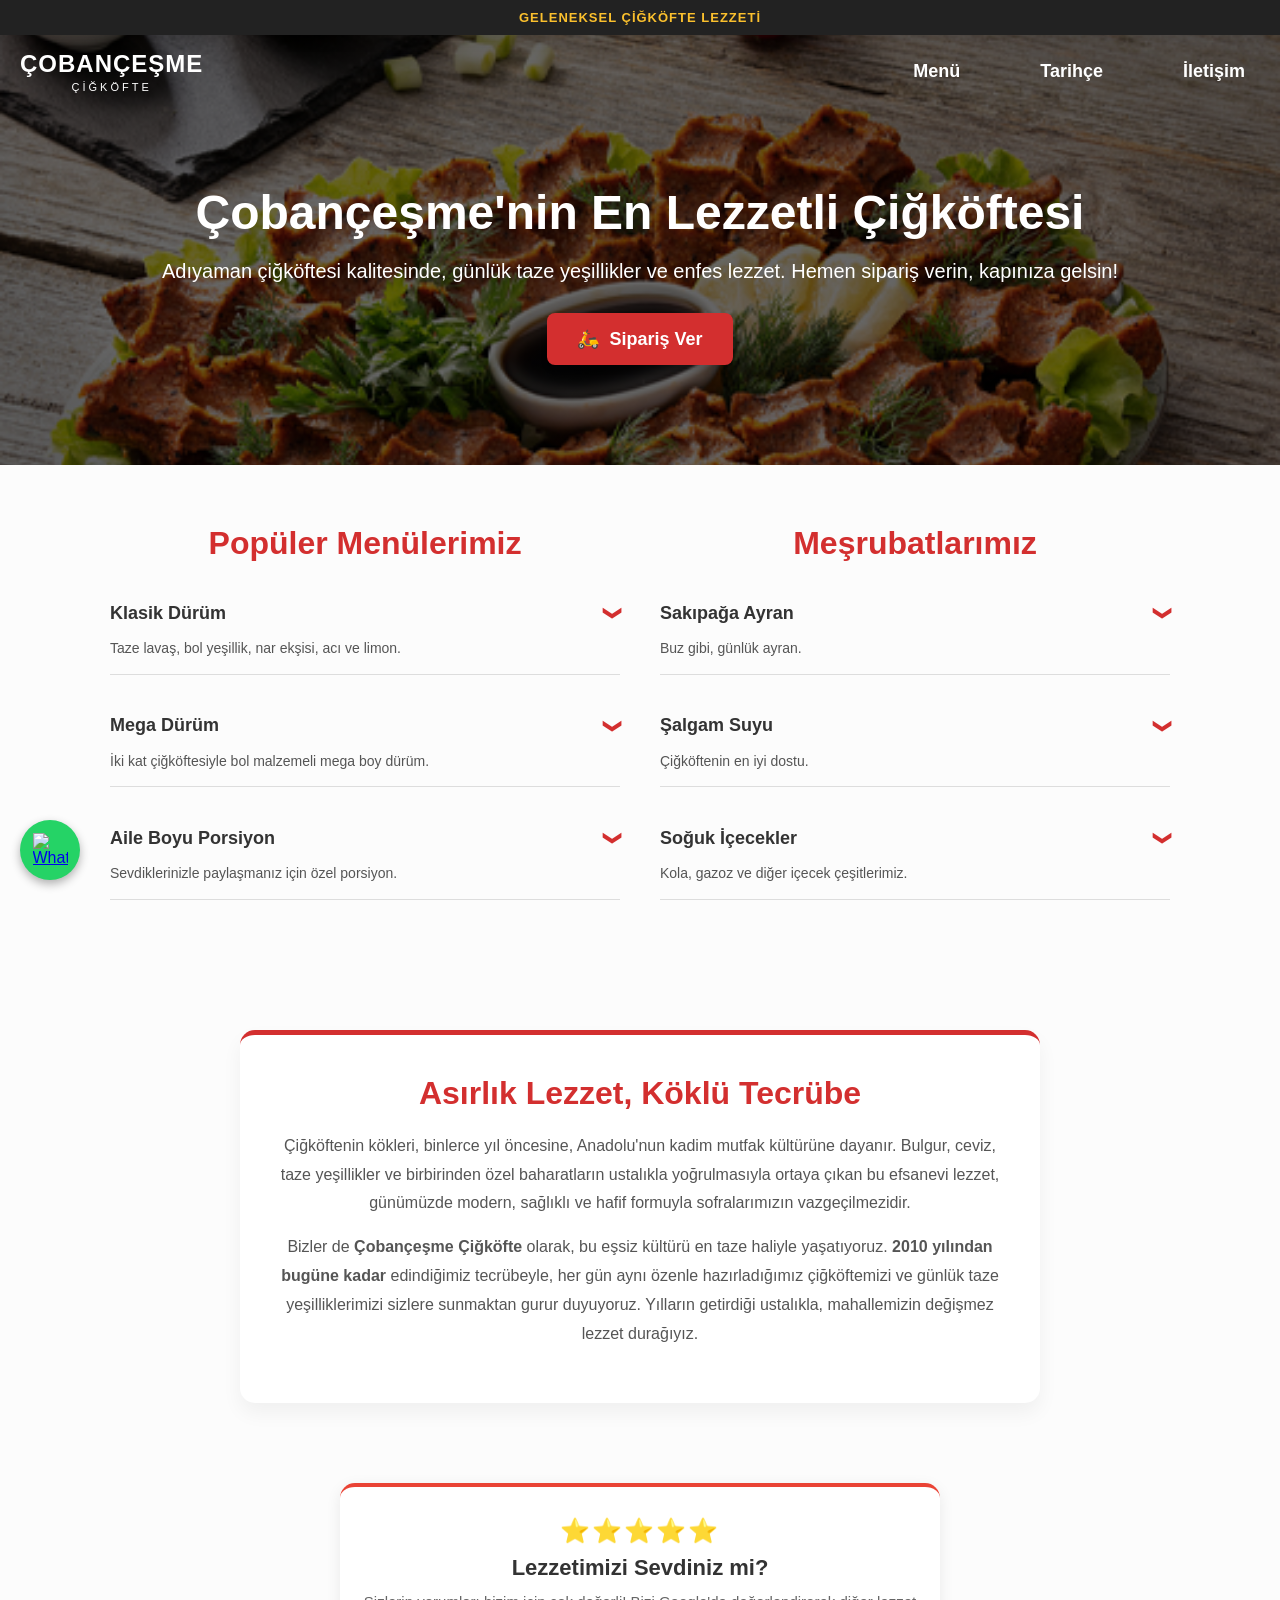
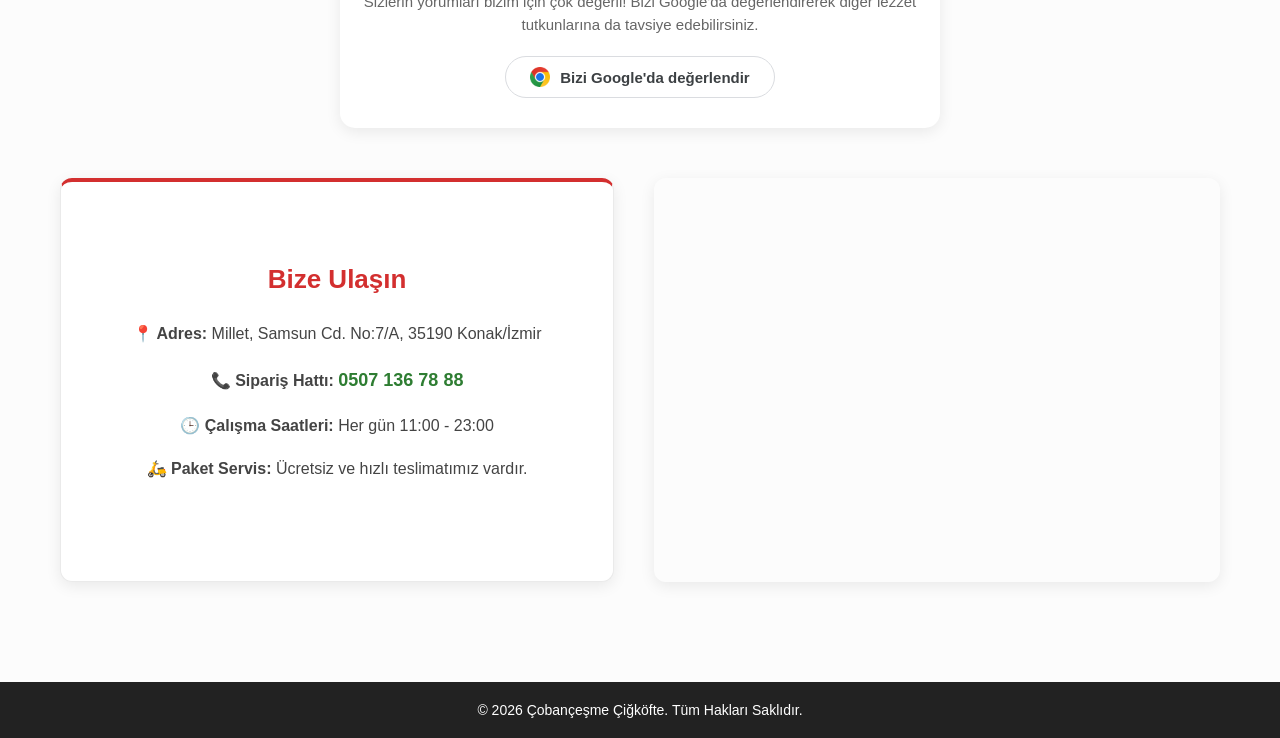
==== commit c1462545: "Update" ====
--- a/index.html
+++ b/index.html
@@ -18,11 +18,21 @@
     <div id="mobil-overlay" onclick="menuTetikle()"></div>
 
     <div id="mobil-yan-menu">
+        <div class="menu-ici-logo">
+            <span class="logo-metin">Çobançeşme</span>
+            <span class="logo-alt">Çiğköfte</span>
+        </div>
         <nav class="yan-linkler">
             <a href="#menu" onclick="menuTetikle()">Menü</a>
             <a href="#hakkimizda" onclick="menuTetikle()">Tarihçe</a>
             <a href="#iletisim" onclick="menuTetikle()">İletişim</a>
         </nav>
+        <div class="menu-alt-yazi-kutu">
+            <div class="soz-kutu">
+                <span class="laf">"Afiyet olsun! 🌶️"</span>
+                <span class="usta">- HASAN Usta</span>
+            </div>
+        </div>
     </div>
 
     <div class="hero">
--- a/style.css
+++ b/style.css
@@ -13,7 +13,9 @@
     scroll-behavior: smooth;
 }
 
-/* Konsept 1: Çift Katlı Header CSS */
+/* ==========================================================================================================================================*/
+
+/* Header'ı scroll'a bağlıyor */
 .premium-header {
     position: sticky;
     top: 0;
@@ -39,46 +41,20 @@
     /* Yumuşak kaybolma efekti */
 }
 
-#ana-header {
-    position: fixed;
-    /* Header'ı havaya kaldırır, altındaki resim onun altına kayar ve sayfayı kaydırsan da seninle gelir */
+.main-nav {
+    position: absolute;
+    /* Ana kutunun (hero) tavanına çıkmasını sağlar */
     top: 0;
     left: 0;
     width: 100%;
-    /* rgba içindeki ilk 3 rakam bizim kırmızımız, sondaki 0.2 ise şeffaflık (cam) derecesidir */
-    background-color: rgba(132, 62, 62, 0.2);
-    z-index: 9000;
-    /* Her şeyin üstünde durmasını garantiye alır */
-    transition: background-color 0.4s ease;
-    /* Üzerine gelince rengin küt diye değil, yağ gibi yumuşakça değişmesini sağlar */
-}
-
-.main-nav {
-    /* --- EKLENEN SİHİRLİ KISIM --- */
-    position: absolute;
-    /* Ana kutunun (hero) tavanına çıkmasını sağlar */
-    top: 0;
-    /* Milimetrik olarak en tepeye çiviler */
-    left: 0;
-    /* En sola yaslar */
-    width: 100%;
-    /* Ekranı sağdan sola %100 kaplar */
     box-sizing: border-box;
-    /* İç boşlukların (padding) ekran dışına taşmasını engeller */
     z-index: 10;
     /* Barın, alttaki resim veya yazıların üstünde kalmasını garantiye alır */
-
-    /* --- SENİN ESKİ KODLARIN (AYNEN KALDI) --- */
     background-color: transparent;
     padding: 15px 20px;
     display: flex;
     justify-content: space-between;
     align-items: center;
-}
-
-/* Üzerine gelindiğinde (Hover) tam mat kırmızı yapma motoru */
-#ana-header:hover {
-    background-color: rgba(211, 47, 47, 1);
 }
 
 .logo-alani {
@@ -114,25 +90,28 @@
     color: #d32f2f;
 }
 
-.aksiyon-butonu {
-    background-color: white;
+/* Masaüstü Uyumluluk */
+.orta-menuler {
+    display: flex;
+    justify-content: center;
+    gap: 50px;
+    align-items: center;
+}
+
+.orta-menuler a {
+    text-decoration: none;
+    color: white;
+    font-weight: 600;
+    font-size: 18px;
+    transition: all 0.3s ease;
+}
+
+.orta-menuler a:hover {
     color: #d32f2f;
-    padding: 8px 20px;
-    border-radius: 30px;
-    text-decoration: none;
-    font-weight: bold;
-    display: flex;
-    align-items: center;
-    gap: 8px;
-    border: 2px solid white;
-    transition: all 0.3s ease;
-}
-
-.aksiyon-butonu:hover {
-    background-color: #d32f2f;
-    color: white;
-    border-color: #d32f2f;
-}
+    text-shadow: 0 0 1.5px currentColor, 0 0 1.5px currentColor;
+    transform: scale(1.1);
+}
+
 
 /* Mobil Uyumluluk */
 /* --- MOBİL UYUMLULUK (KUSURSUZ HİZALAMA - GRID SİSTEMİ) --- */
@@ -143,14 +122,12 @@
 
     .main-nav {
         display: grid;
-        /* Ekranı 3 eşit parçaya böleriz: Sol (1fr) - Orta (auto) - Sağ (1fr) */
         grid-template-columns: 1fr auto 1fr;
         align-items: center;
         /* Her şeyi dikey eksende (yukarı-aşağı) tam merkeze kilitler */
         padding: 15px 15px;
     }
 
-    /* SOL: Morphing Dots */
     .morphing-dots {
         display: flex;
         align-items: center;
@@ -160,7 +137,6 @@
         gap: 6px;
         cursor: pointer;
         z-index: 10001;
-        /* Noktalar butona göre görsel olarak hafif yukarıda durursa diye 2px aşağı itiyoruz (Optik denge) */
         margin-top: 2px;
     }
 
@@ -171,6 +147,70 @@
         /* Logoyu ekranın tam göbeğine kilitler */
     }
 }
+
+/* --- YAN MENÜ --- */
+
+.menu-ici-logo {
+    text-align: center;
+    padding: 20px 0 40px 0;
+    margin-bottom: 20px;
+    border-bottom: 1px solid rgba(255, 255, 255, 0.1);
+}
+
+/* Yan menüdeki logonun yazı tipi düzeni */
+.logo-metin {
+    color: white;
+    font-size: 24px;
+    font-weight: 800;
+    letter-spacing: 1px;
+    text-transform: uppercase;
+    line-height: 1.2;
+}
+
+.logo-alt {
+    color: white;
+    font-size: 11px;
+    font-weight: 500;
+    text-transform: uppercase;
+    letter-spacing: 3px;
+    margin-top: 2px;
+    display: block;
+}
+
+.menu-alt-yazi-kutu {
+    margin-top: auto;
+    padding: 30px 20px 40px 20px;
+    display: flex;
+    justify-content: center;
+    width: 100%;
+    box-sizing: border-box;
+}
+
+/* --- YAZI VE İMZANIN İÇİNDE DURDUĞU GÖRÜNMEZ ÇERÇEVE --- */
+.soz-kutu {
+    display: flex;
+    flex-direction: column;
+    align-items: flex-start;
+}
+
+.laf {
+    color: rgba(255, 255, 255, 0.9);
+    font-style: italic;
+    font-size: 20px;
+    font-weight: bold;
+    letter-spacing: 1px;
+}
+
+.usta {
+    color: rgba(255, 255, 255, 0.6);
+    font-size: 14px;
+    font-weight: 500;
+    font-style: italic;
+    margin-top: 4px;
+    margin-left: 4px;
+    letter-spacing: 2px;
+}
+
 
 .hero {
     background: linear-gradient(rgba(0, 0, 0, 0.6), rgba(0, 0, 0, 0.6)), url('assets/hero-arkaplan.jpg') center/cover;
@@ -385,7 +425,7 @@
     }
 }
 
-/* -----------------------------------------------------------------------------------------------------------------------------*/
+/* ===========================================================================================================================================*/
 
 /* Tarayıcının Varsayılan İnatçı Okunu Kesin Olarak Gizler */
 .menu-item summary {
@@ -580,7 +620,7 @@
     margin-bottom: 10px;
 }
 
-/* -----------------------------------------------------------------------------------------------------------------------------*/
+/* ==========================================================================================================================================*/
 
 /* Tarihçe ve Hakkımızda Bölümü Tasarımı */
 .history-card {
@@ -650,14 +690,14 @@
     }
 }
 
-/* -----------------------------------------------------------------------------------------------------------------------------*/
+/* ==========================================================================================================================================*/
 
 #iletisim {
     padding-top: 10px !important;
     /* İletişim kısmının üst boşluğunu kısar */
 }
 
-/* -----------------------------------------------------------------------------------------------------------------------------*/
+/* ==========================================================================================================================================*/
 
 /* --- GOOGLE YORUM KUTUSU TASARIMI --- */
 .google-yorum-alani {
@@ -732,7 +772,7 @@
     margin-right: 10px;
 }
 
-/* -----------------------------------------------------------------------------------------------------------------------------*/
+/* ==========================================================================================================================================*/
 
 /* WhatsApp Sabit Buton Tasarımı */
 .whatsapp-buton {
@@ -783,9 +823,9 @@
     }
 }
 
-/* -----------------------------------------------------------------------------------------------------------------------------*/
+/* ==========================================================================================================================================*/
+
 /* --- YAN YANA İLETİŞİM VE HARİTA AYARLARI --- */
-
 .iletisim-ikili {
     display: flex !important;
     flex-direction: row !important;
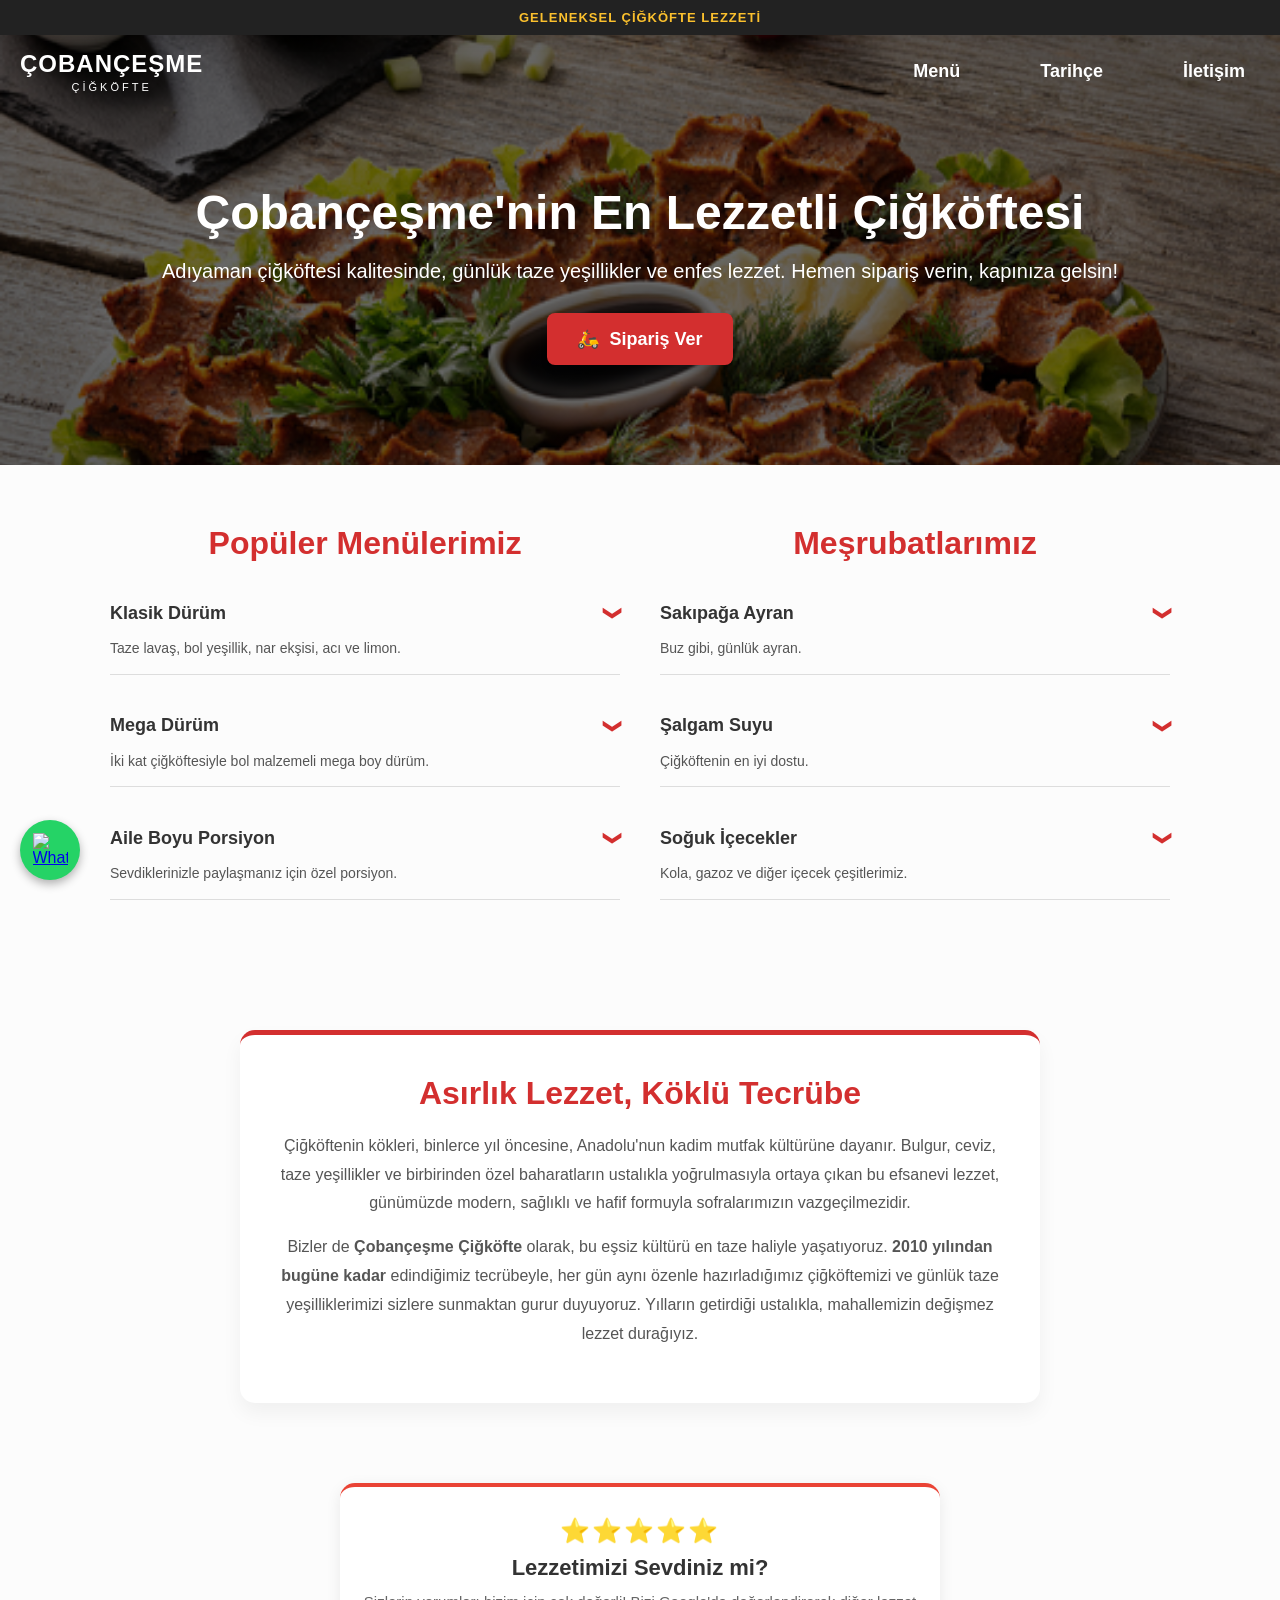
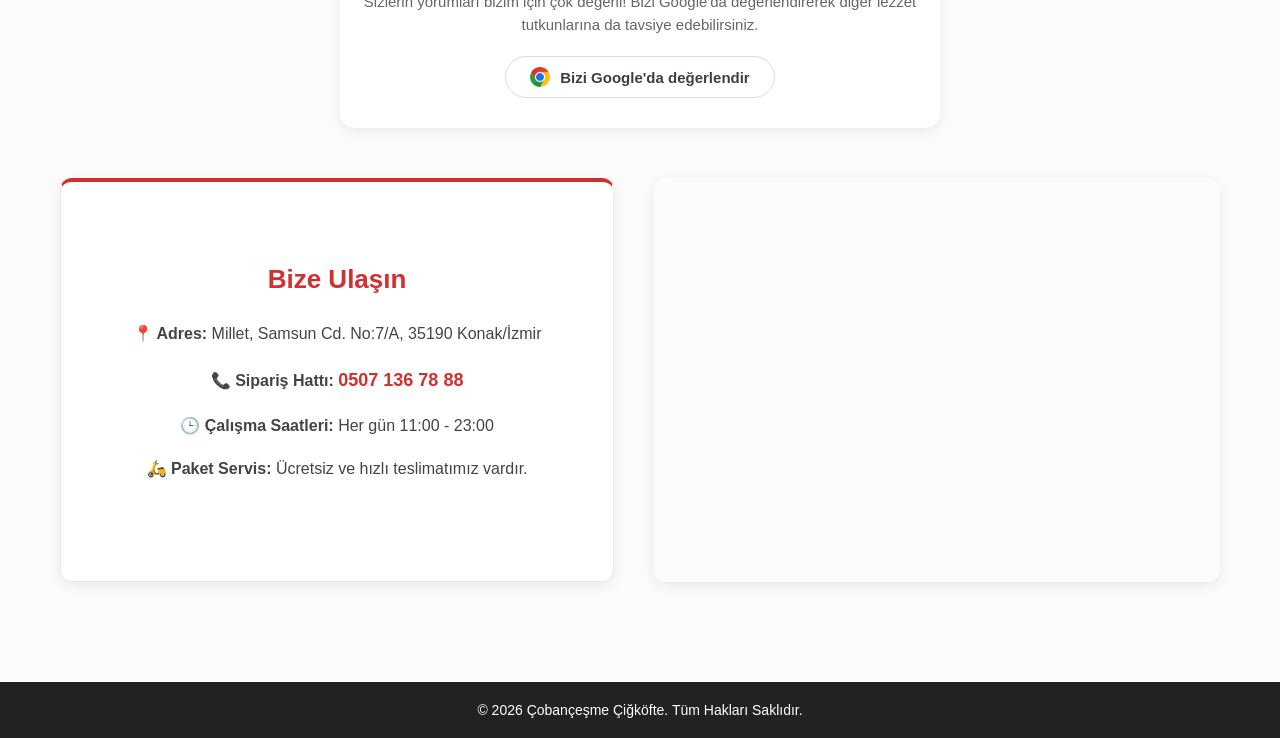
==== commit 657a3b70: "software update" ====
--- a/index.html
+++ b/index.html
@@ -5,240 +5,13 @@
     <meta charset="UTF-8">
     <meta name="viewport" content="width=device-width, initial-scale=1.0">
     <title>Çobançeşme Çiğköfte</title>
-    <link rel="stylesheet" href="style.css">
+    <link rel="stylesheet" href="style/main.css">
 </head>
 
 <body>
-    <header class="premium-header">
-        <div class="top-bar-duyuru" id="duyuru-alani">
-            GELENEKSEL ÇİĞKÖFTE LEZZETİ
-        </div>
-    </header>
-
-    <div id="mobil-overlay" onclick="menuTetikle()"></div>
-
-    <div id="mobil-yan-menu">
-        <div class="menu-ici-logo">
-            <span class="logo-metin">Çobançeşme</span>
-            <span class="logo-alt">Çiğköfte</span>
-        </div>
-        <nav class="yan-linkler">
-            <a href="#menu" onclick="menuTetikle()">Menü</a>
-            <a href="#hakkimizda" onclick="menuTetikle()">Tarihçe</a>
-            <a href="#iletisim" onclick="menuTetikle()">İletişim</a>
-        </nav>
-        <div class="menu-alt-yazi-kutu">
-            <div class="soz-kutu">
-                <span class="laf">"Afiyet olsun! 🌶️"</span>
-                <span class="usta">- HASAN Usta</span>
-            </div>
-        </div>
-    </div>
-
-    <div class="hero">
-        <div class="main-nav">
-            <div class="morphing-dots" onclick="menuTetikle()" id="nokta-ikon">
-                <span></span>
-                <span></span>
-                <span></span>
-            </div>
-
-            <div class="logo-alani">
-                <span class="logo-metin">Çobançeşme</span>
-                <span class="logo-alt">Çiğköfte</span>
-            </div>
-
-            <nav class="orta-menuler masaustu-sadece">
-                <a href="#menu">Menü</a>
-                <a href="#hakkimizda">Tarihçe</a>
-                <a href="#iletisim">İletişim</a>
-            </nav>
-        </div>
-
-        <h1>Çobançeşme'nin En Lezzetli Çiğköftesi</h1>
-        <p>Adıyaman çiğköftesi kalitesinde, günlük taze yeşillikler ve enfes lezzet. Hemen sipariş verin, kapınıza
-            gelsin!</p>
-        <a href="tel:05071367888" class="order-btn">
-            <span class="scooter-ikon">🛵</span> Sipariş Ver
-        </a>
-    </div>
-
-    <div id="menu" class="section ikili-bolum">
-
-        <div class="bolum-sutun">
-            <h2>Popüler Menülerimiz</h2>
-            <div class="dikey-liste">
-
-                <details class="menu-item">
-                    <summary>
-                        <div class="baslik-alani">
-                            <h3>Klasik Dürüm</h3>
-                            <span class="ok-isareti">❯</span>
-                        </div>
-                        <p>Taze lavaş, bol yeşillik, nar ekşisi, acı ve limon.</p>
-                    </summary>
-                    <div class="acilir-icerik">
-                        <ul class="ekstra-listesi">
-                            <li><span>Nar Ekşisi</span> <span class="fiyat">+0₺</span></li>
-                            <li><span>Acı Sos</span> <span class="fiyat">+0₺</span></li>
-                            <li><span>Doritos</span> <span class="fiyat">+20₺</span></li>
-                        </ul>
-                    </div>
-                </details>
-
-                <details class="menu-item">
-                    <summary>
-                        <div class="baslik-alani">
-                            <h3>Mega Dürüm</h3>
-                            <span class="ok-isareti">❯</span>
-                        </div>
-                        <p>İki kat çiğköftesiyle bol malzemeli mega boy dürüm.</p>
-                    </summary>
-                    <div class="acilir-icerik">
-                        <ul class="ekstra-listesi">
-                            <li><span>Nar Ekşisi</span> <span class="fiyat">+0₺</span></li>
-                            <li><span>Acı Sos</span> <span class="fiyat">+0₺</span></li>
-                            <li><span>Doritos</span> <span class="fiyat">+20₺</span></li>
-                        </ul>
-                    </div>
-                </details>
-
-                <details class="menu-item">
-                    <summary>
-                        <div class="baslik-alani">
-                            <h3>Aile Boyu Porsiyon</h3>
-                            <span class="ok-isareti">❯</span>
-                        </div>
-                        <p>Sevdiklerinizle paylaşmanız için özel porsiyon.</p>
-                    </summary>
-                    <div class="acilir-icerik">
-                        <ul class="ekstra-listesi">
-                            <li><span>Nar Ekşisi</span> <span class="fiyat">+0₺</span></li>
-                            <li><span>Acı Sos</span> <span class="fiyat">+0₺</span></li>
-                        </ul>
-                    </div>
-                </details>
-
-            </div>
-        </div>
-
-        <div class="bolum-sutun">
-            <h2>Meşrubatlarımız</h2>
-            <div class="dikey-liste">
-
-                <details class="menu-item">
-                    <summary>
-                        <div class="baslik-alani">
-                            <h3>Sakıpağa Ayran</h3>
-                            <span class="ok-isareti">❯</span>
-                        </div>
-                        <p>Buz gibi, günlük ayran.</p>
-                    </summary>
-                    <div class="acilir-icerik">
-                        <ul class="ekstra-listesi">
-                            <li><span>Küçük Ayran</span> <span class="fiyat">+20₺</span></li>
-                            <li><span>Büyük Ayran</span> <span class="fiyat">+40₺</span></li>
-                            <li><span>Litrelik Ayran</span> <span class="fiyat">+60₺</span></li>
-                        </ul>
-                    </div>
-                </details>
-
-                <details class="menu-item">
-                    <summary>
-                        <div class="baslik-alani">
-                            <h3>Şalgam Suyu</h3>
-                            <span class="ok-isareti">❯</span>
-                        </div>
-                        <p>Çiğköftenin en iyi dostu.</p>
-                    </summary>
-                    <div class="acilir-icerik">
-                        <ul class="ekstra-listesi">
-                            <li><span>Acılı Şalgam</span> <span class="fiyat">+40₺</span></li>
-                            <li><span>Acısız Şalgam</span> <span class="fiyat">+40₺</span></li>
-                        </ul>
-                    </div>
-                </details>
-
-                <details class="menu-item">
-                    <summary>
-                        <div class="baslik-alani">
-                            <h3>Soğuk İçecekler</h3>
-                            <span class="ok-isareti">❯</span>
-                        </div>
-                        <p>Kola, gazoz ve diğer içecek çeşitlerimiz.</p>
-                    </summary>
-                    <div class="acilir-icerik">
-                        <ul class="ekstra-listesi">
-                            <li><span>Kutu Kola</span> <span class="fiyat">+60₺</span></li>
-                            <li><span>Litrelik Kola</span> <span class="fiyat">+60₺</span></li>
-                            <li><span>2 Litrelik Kola</span> <span class="fiyat">+80₺</span></li>
-                            <li><span>2.5 Litrelik Kola</span> <span class="fiyat">+90₺</span></li>
-                            <li><span>Niğde Gazozu</span> <span class="fiyat">+40₺</span></li>
-                            <li><span>Fuse Tea Şeftali</span> <span class="fiyat">+50₺</span></li>
-                            <li><span>Sade Soda</span> <span class="fiyat">+20₺</span></li>
-                            <li><span>Limonlu Soda</span> <span class="fiyat">+30₺</span></li>
-                            <li><span>Hot-Line Enerji</span> <span class="fiyat">+50₺</span></li>
-                        </ul>
-                    </div>
-                </details>
-
-            </div>
-        </div>
-    </div>
-
-    <div id="hakkimizda" class="section history-section">
-        <div class="history-card">
-            <h2>Asırlık Lezzet, Köklü Tecrübe</h2>
-            <p>Çiğköftenin kökleri, binlerce yıl öncesine, Anadolu'nun kadim mutfak kültürüne dayanır. Bulgur,
-                ceviz, taze yeşillikler ve birbirinden özel baharatların ustalıkla yoğrulmasıyla ortaya çıkan bu
-                efsanevi lezzet, günümüzde modern, sağlıklı ve hafif formuyla sofralarımızın vazgeçilmezidir.</p>
-            <p>Bizler de <strong>Çobançeşme Çiğköfte</strong> olarak, bu eşsiz kültürü en taze haliyle
-                yaşatıyoruz. <strong>2010 yılından bugüne kadar </strong> edindiğimiz tecrübeyle, her gün aynı
-                özenle
-                hazırladığımız çiğköftemizi ve günlük taze yeşilliklerimizi sizlere sunmaktan gurur duyuyoruz.
-                Yılların getirdiği ustalıkla, mahallemizin değişmez lezzet durağıyız.</p>
-        </div>
-    </div>
-
-    <div class="google-yorum-alani">
-        <div class="yildizlar">⭐⭐⭐⭐⭐</div>
-        <h3>Lezzetimizi Sevdiniz mi?</h3>
-        <p>Sizlerin yorumları bizim için çok değerli! Bizi Google'da değerlendirerek diğer lezzet tutkunlarına da
-            tavsiye edebilirsiniz.</p>
-
-        <a href="https://www.google.com/search?sa=X&sca_esv=ce64154c2f105c00&biw=1536&bih=738&sxsrf=APpeQntnKkR415Dup4EJerT0wR1M_i6rhw:1783015866995&q=%C3%87oban%C3%A7e%C5%9Fme%20Battalbey%20%C3%87i%C4%9Fk%C3%B6fteci%20Yorumlar&rflfq=1&num=20&stick=H4sIAAAAAAAAAONgkxIxNLQwM7Q0NjI1NzE3MDc3MDA3sdjAyPiKUe9we35SYt7h5alH5-emKjgllpQk5iSlViocbs88Mj_78La0ktTkTIXI_KLS3JzEokWsJGoAABZ96vd9AAAA&rldimm=11861932574707700748&tbm=lcl&hl=tr-TR&ved=0CBQQ5foLahcKEwiguf7by7SVAxUAAAAAHQAAAAAQBg#arid=Ci9DQUlRQUNvZENodHljRjlvT2kxRlQxSlZZMlZ6TVdkNWFXNU9WV1JLZG5CMFYzYxAB"
-            target="_blank" class="google-btn">
-
-            <img src="assets/google-logo.webp" alt="Google Logo" class="google-logo">
-
-            Bizi Google'da değerlendir
-        </a>
-    </div>
-    <div id="iletisim" class="section iletisim-ikili">
-
-        <div class="iletisim-bilgi-sutunu">
-            <h2>Bize Ulaşın</h2>
-            <p><strong>📍 Adres:</strong> Millet, Samsun Cd. No:7/A, 35190 Konak/İzmir</p>
-            <p><strong>📞 Sipariş Hattı:</strong> <a href="tel:05071367888">0507 136 78 88</a></p>
-            <p><strong>🕒 Çalışma Saatleri:</strong> Her gün 11:00 - 23:00</p>
-            <p><strong>🛵 Paket Servis:</strong> Ücretsiz ve hızlı teslimatımız vardır.</p>
-        </div>
-
-        <div class="iletisim-harita-sutunu">
-            <iframe
-                src="https://www.google.com/maps/embed?pb=!1m18!1m12!1m3!1d1563.096297361843!2d27.17720621769581!3d38.41391380764212!2m3!1f0!2f0!3f0!3m2!1i1024!2i768!4f13.1!3m3!1m2!1s0x14b96341db24af0d%3A0xa49e0cd45916540c!2zw4dvYmFuw6dlxZ9tZSBCYXR0YWxiZXkgw4dpxJ9rw7ZmdGVjaQ!5e0!3m2!1str!2str!4v1783183176848!5m2!1str!2str"
-                width="580" height="400" style="border:0;" allowfullscreen="" loading="lazy"
-                referrerpolicy="strict-origin-when-cross-origin"></iframe>
-        </div>
-    </div>
-
-    <footer>
-        <p>&copy; 2026 Çobançeşme Çiğköfte. Tüm Hakları Saklıdır.</p>
-    </footer>
-
-    <a href="https://wa.me/905071367888" class="whatsapp-buton" target="_blank">
-        <img src="https://upload.wikimedia.org/wikipedia/commons/6/6b/WhatsApp.svg" alt="WhatsApp'tan Sipariş Ver">
-    </a>
+    <div id="hero-placeholder"></div>
+    <div id="menu-placeholder"></div>
+    <div id="footer-placeholder"></div>
 
     <script src="app.js"></script>
 
--- a/style/main.css
+++ b/style/main.css
@@ -0,0 +1,44 @@
+/* style/main.css dosyası */
+@import url('./nav.css');
+@import url('./hero.css');
+@import url('./menu.css');
+@import url('./buttons.css');
+@import url('./footer.css');
+
+* {
+    box-sizing: border-box;
+    margin: 0;
+    padding: 0;
+    font-family: 'Segoe UI', Tahoma, Geneva, Verdana, sans-serif;
+}
+
+body {
+    background-color: #fcfcfc;
+    color: #333;
+    position: relative;
+    min-height: 100%;
+    scroll-behavior: smooth;
+}
+
+.premium-header {
+    position: sticky;
+    top: 0;
+    z-index: 1000;
+    box-shadow: 0 4px 15px rgba(0, 0, 0, 0.1);
+}
+
+/* Sırayla yazılan üst bar */
+.top-bar-duyuru {
+    background-color: #222;
+    color: #fbc02d;
+    text-align: center;
+    padding: 8px 10px;
+    font-size: 13px;
+    font-weight: 600;
+    letter-spacing: 1px;
+    height: 35px;
+    display: flex;
+    align-items: center;
+    justify-content: center;
+    transition: opacity 0.5s ease-in-out;
+}
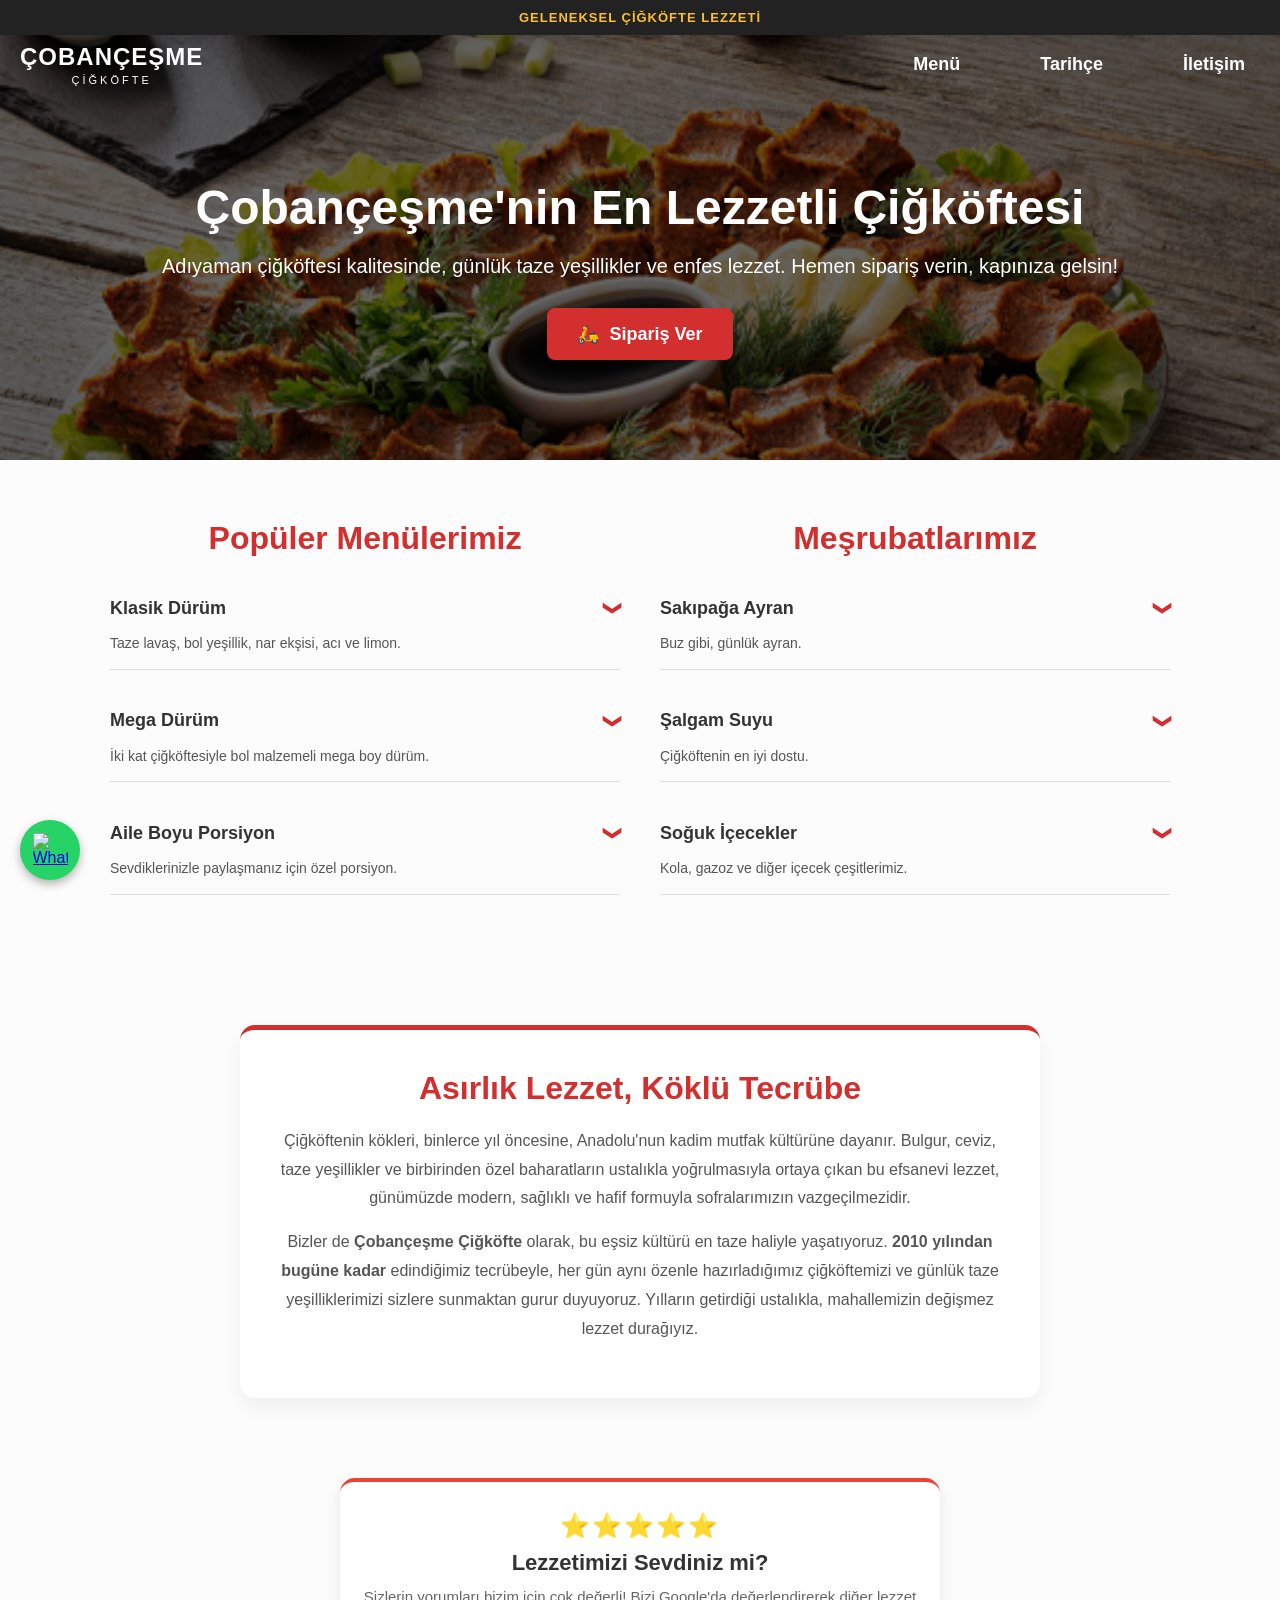
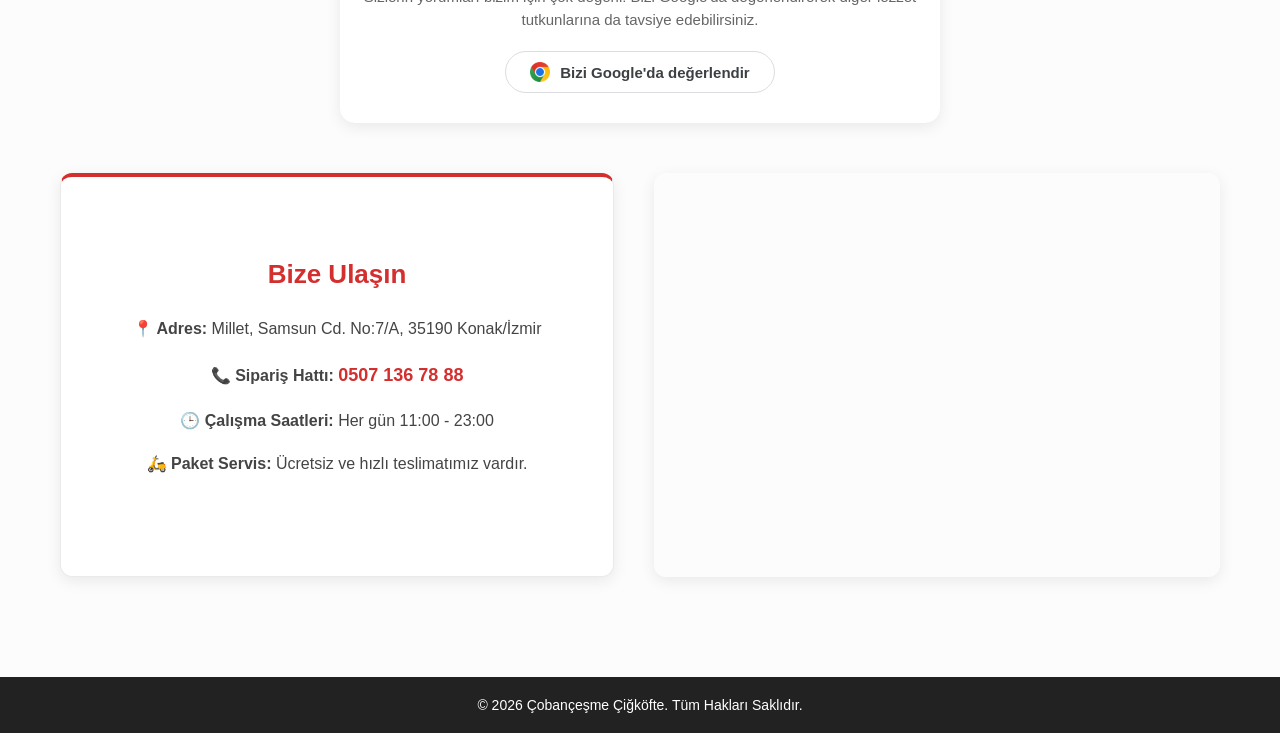
==== commit c417c66a: "software update" ====
--- a/index.html
+++ b/index.html
@@ -9,6 +9,7 @@
 </head>
 
 <body>
+
     <div id="hero-placeholder"></div>
     <div id="menu-placeholder"></div>
     <div id="footer-placeholder"></div>
--- a/style/main.css
+++ b/style/main.css
@@ -18,21 +18,26 @@
     position: relative;
     min-height: 100%;
     scroll-behavior: smooth;
+    padding-top: 30px;
 }
 
+/* --- Header --- */
 .premium-header {
-    position: sticky;
+    position: fixed;
     top: 0;
-    z-index: 1000;
+    left: 0;
+    width: 100%;
+    /* Sayfanın tamamını kaplaması için */
+    z-index: 9999;
     box-shadow: 0 4px 15px rgba(0, 0, 0, 0.1);
 }
 
-/* Sırayla yazılan üst bar */
 .top-bar-duyuru {
     background-color: #222;
     color: #fbc02d;
     text-align: center;
-    padding: 8px 10px;
+    padding: 8px 12px;
+    margin-top: 0 !important;
     font-size: 13px;
     font-weight: 600;
     letter-spacing: 1px;
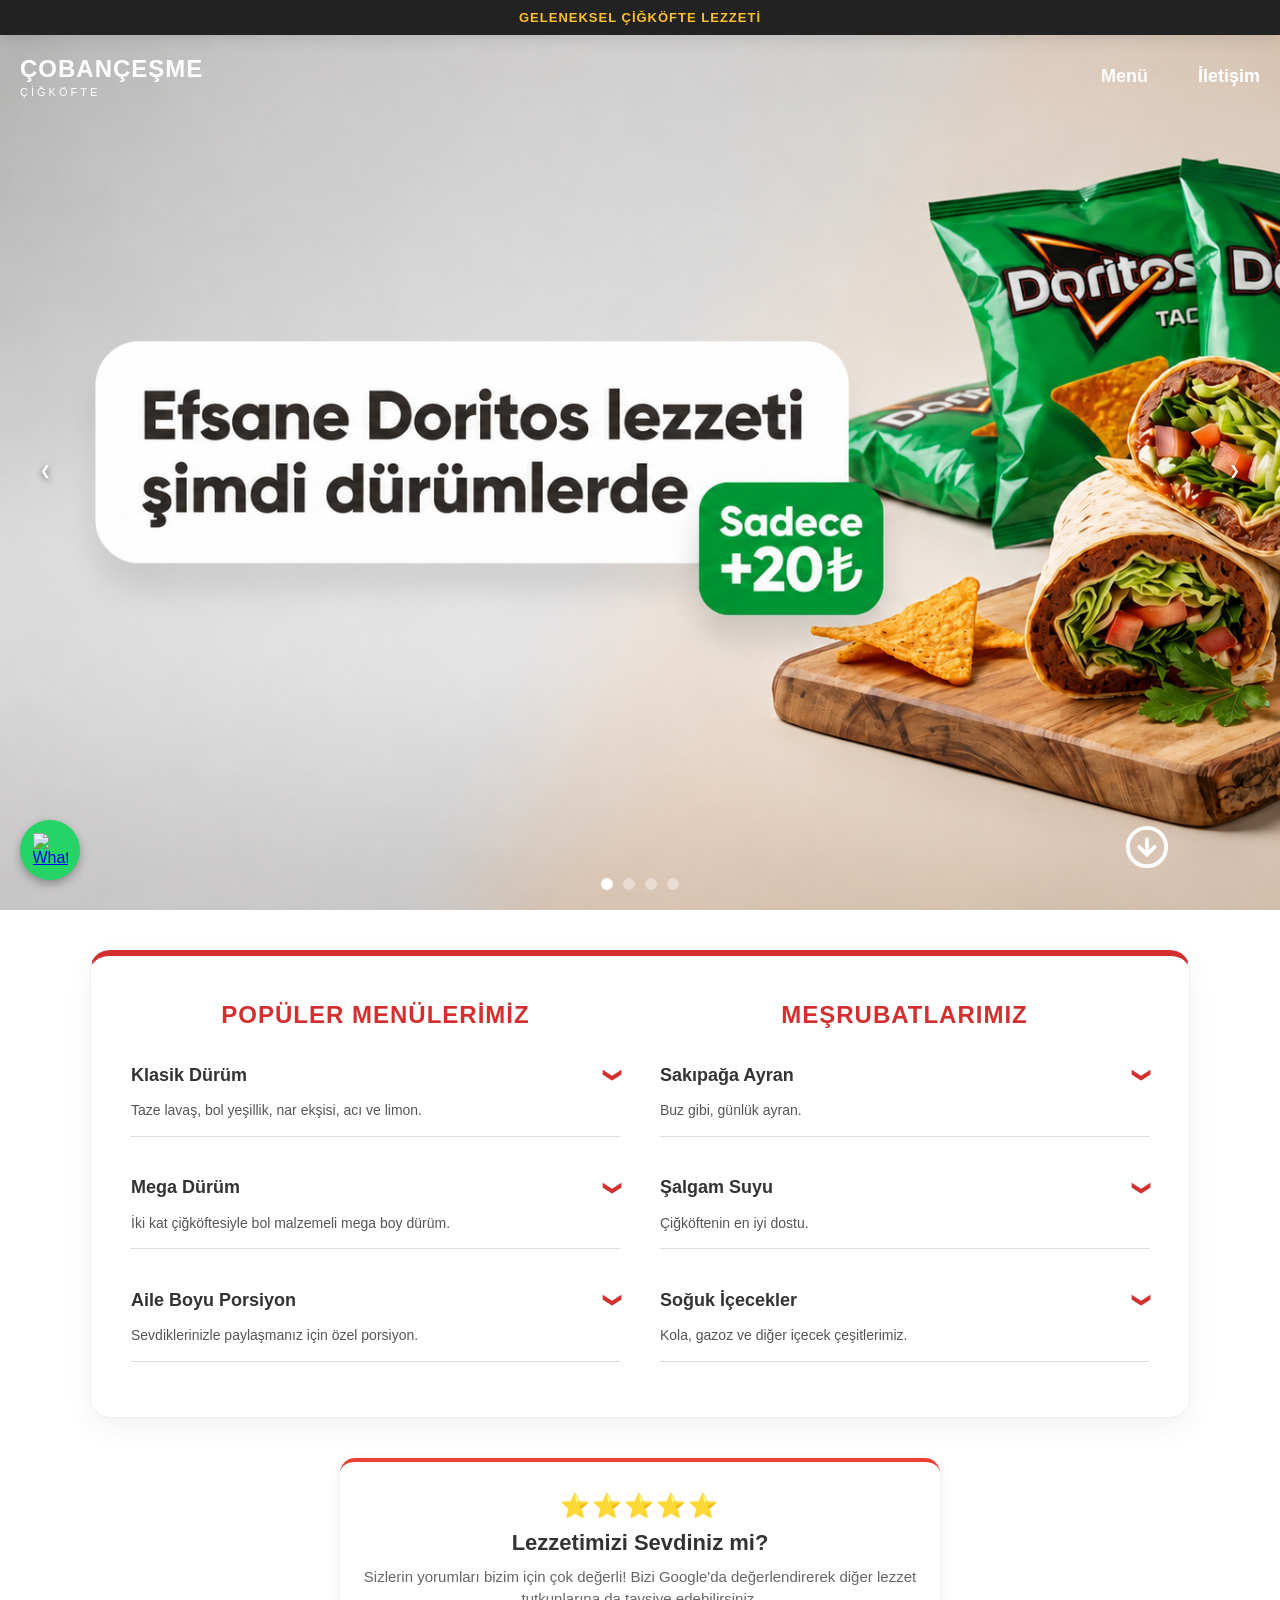
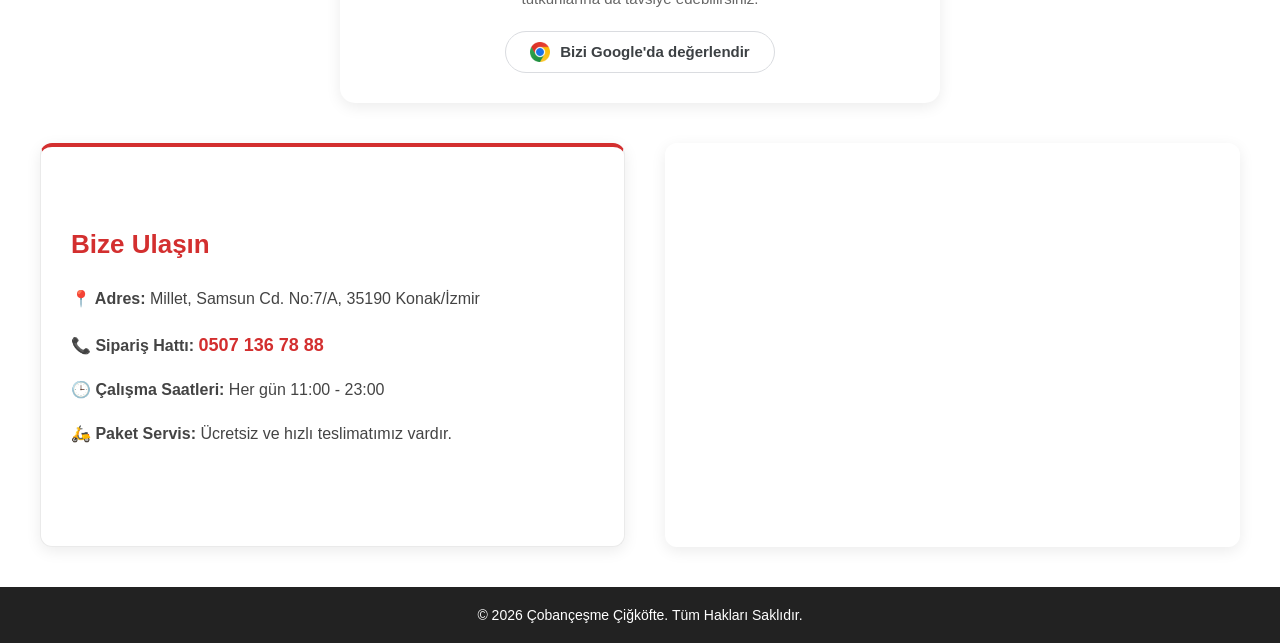
==== commit 1b6b9df6: "software update" ====
--- a/index.html
+++ b/index.html
@@ -10,7 +10,9 @@
 
 <body>
 
+    <div id="ad-placeholder"></div>
     <div id="hero-placeholder"></div>
+    <div id="service-placeholder"></div>
     <div id="menu-placeholder"></div>
     <div id="footer-placeholder"></div>
 
--- a/style/main.css
+++ b/style/main.css
@@ -1,6 +1,6 @@
 /* style/main.css dosyası */
 @import url('./nav.css');
-@import url('./hero.css');
+@import url('./ad.css');
 @import url('./menu.css');
 @import url('./buttons.css');
 @import url('./footer.css');
@@ -13,7 +13,7 @@
 }
 
 body {
-    background-color: #fcfcfc;
+    background-color: white;
     color: #333;
     position: relative;
     min-height: 100%;
